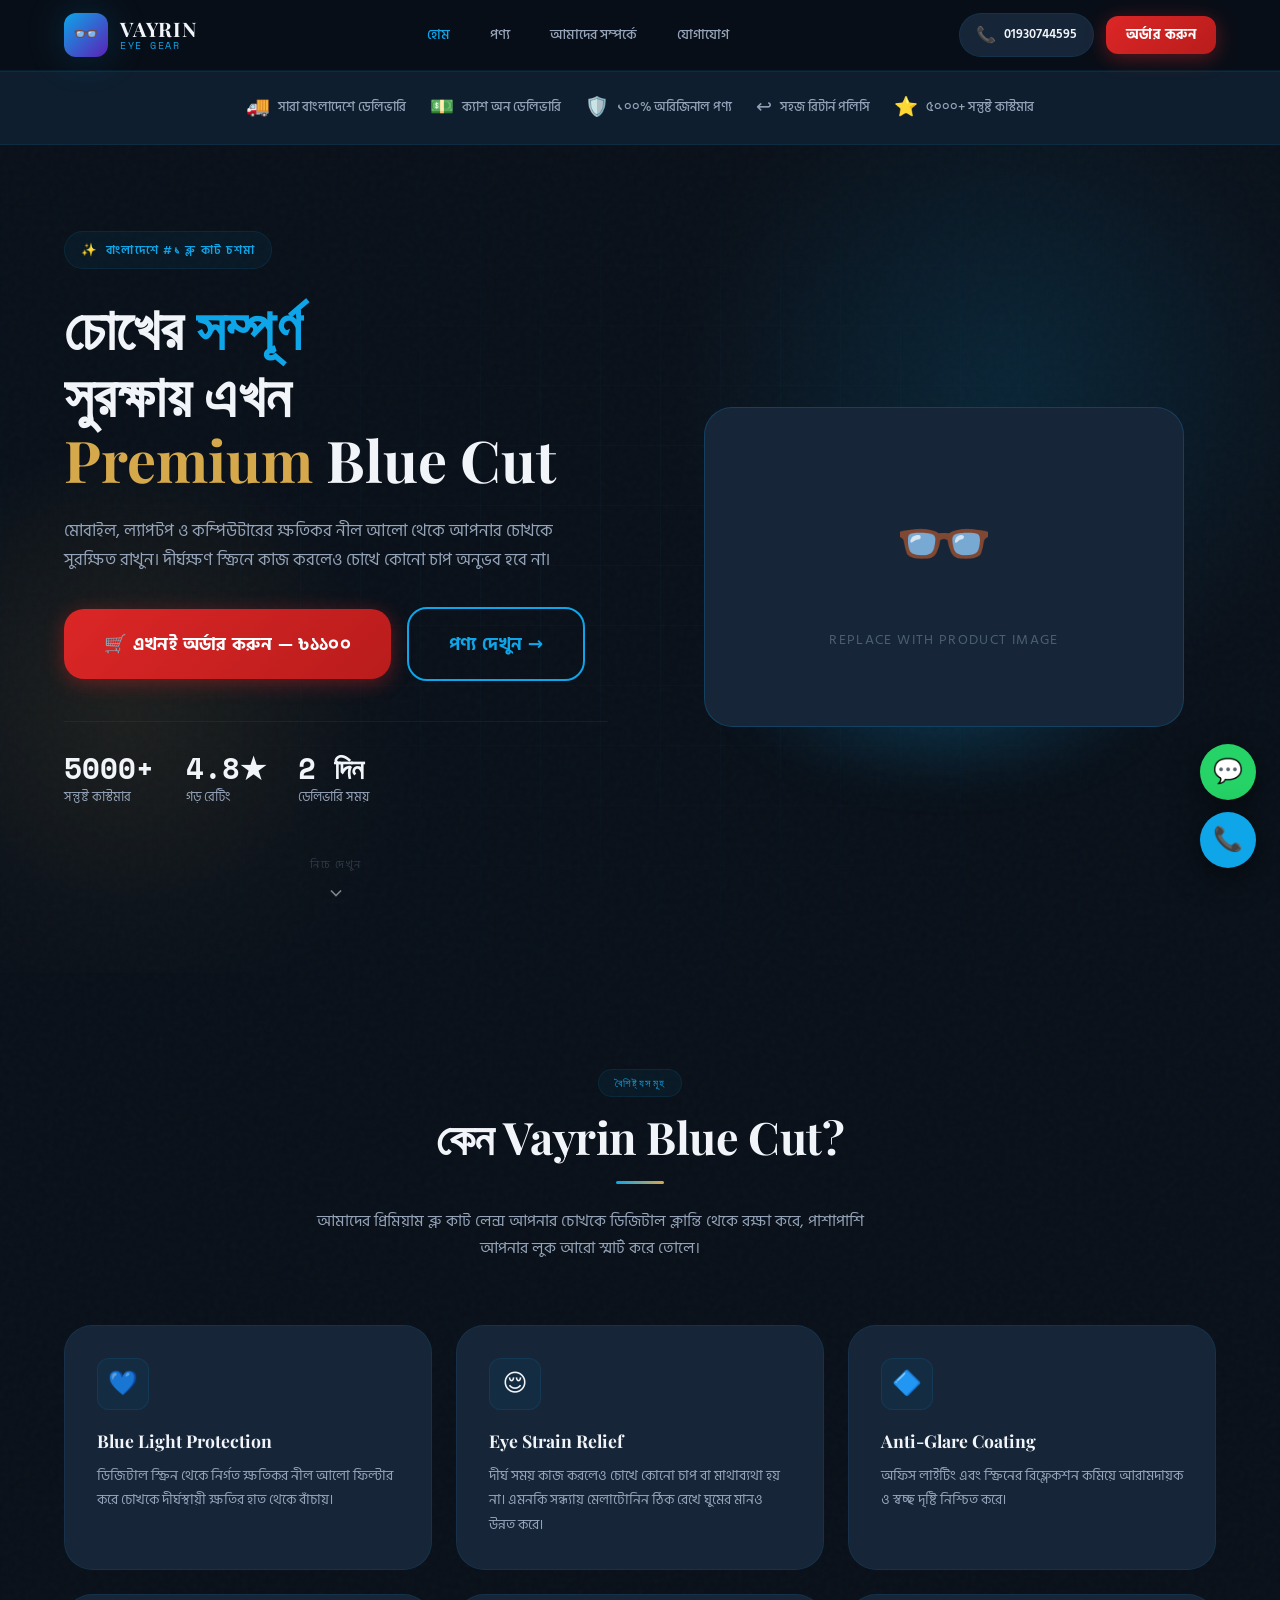
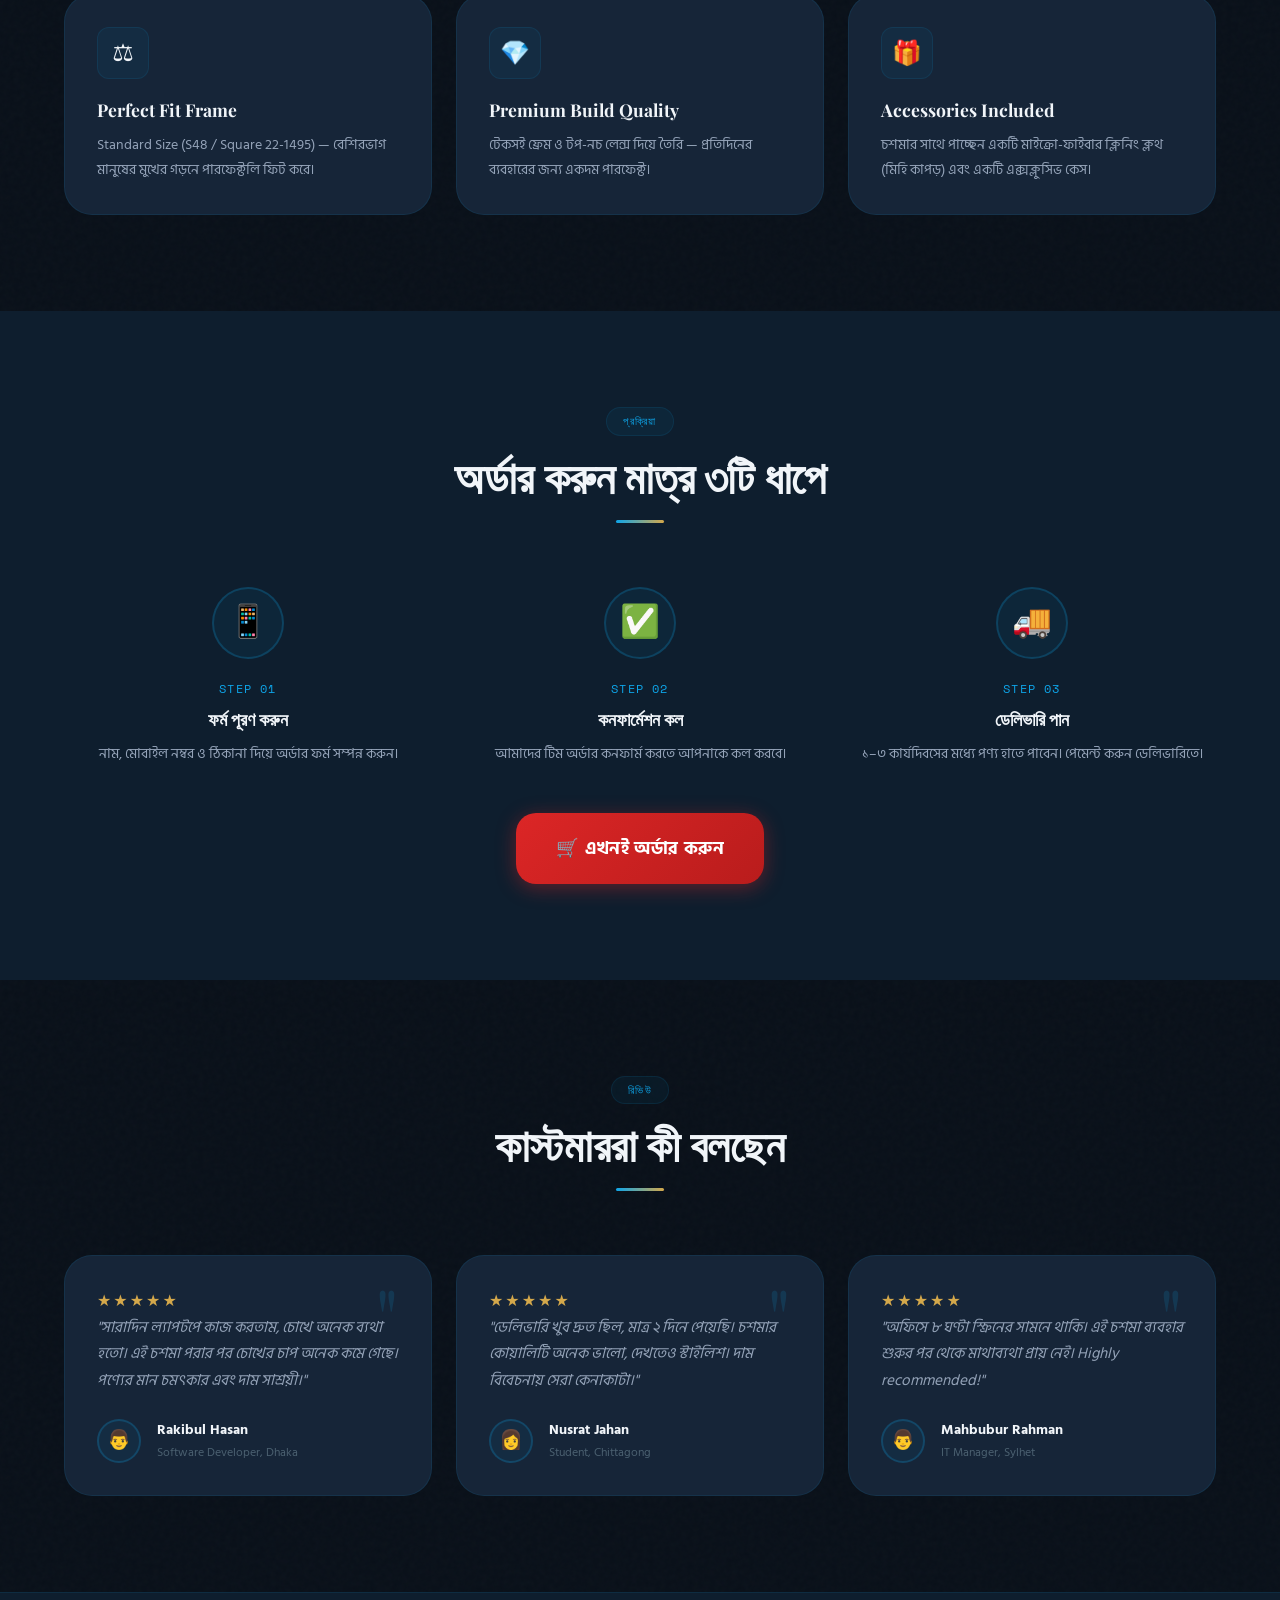
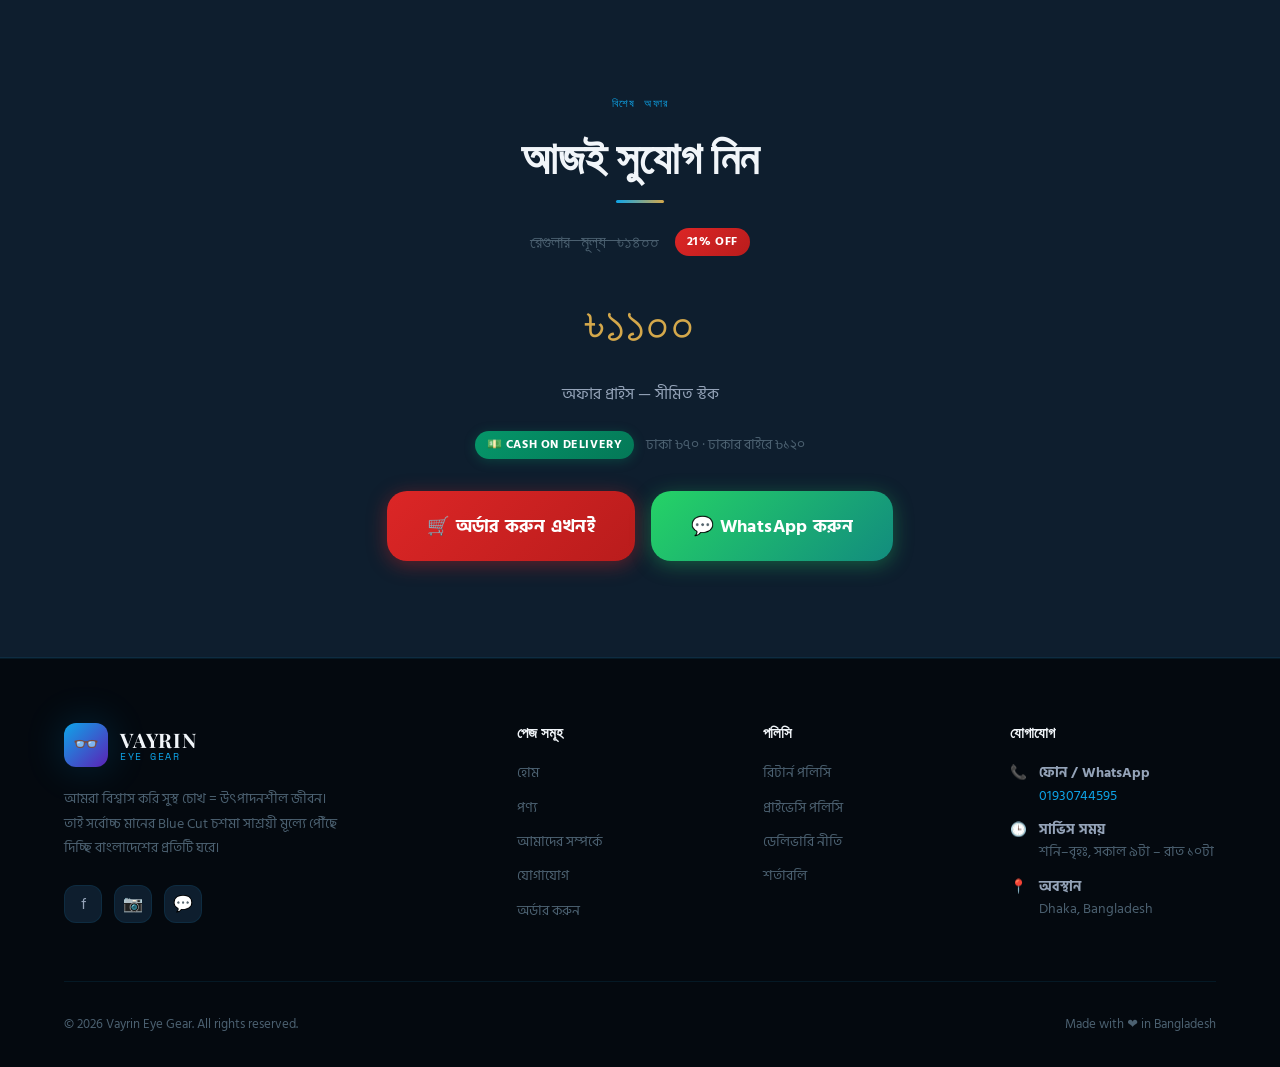
==== index.html @ b4d1c8d4 "Add files via upload" ====
<!DOCTYPE html>
<!--
  ================================================================
  VAYRIN EYE GEAR — Homepage (index.html)
  ================================================================
  DEVELOPER NOTES:
  • This is the main landing page (home).
  • Google Fonts are loaded in <head> — do NOT remove those links.
  • Facebook Pixel block is commented out — paste FB Pixel ID to activate.
  • Product images: replace all src="assets/glasses-*.jpg" with real images.
  • SEO meta tags are pre-configured — update description & keywords as needed.
  • Schema.org markup is in <script type="application/ld+json"> at bottom.
  • Hero background orbs are pure CSS — no images needed.
  ================================================================
-->
<html lang="bn" dir="ltr">
<head>
  <meta charset="UTF-8">
  <meta name="viewport" content="width=device-width, initial-scale=1.0">

  <!-- ===== SEO META TAGS ===== -->
  <title>Vayrin Eye Gear — Premium Blue Cut Eyeglasses in Bangladesh | ব্লু কাট চশমা</title>
  <meta name="description" content="মোবাইল ও কম্পিউটারের ক্ষতিকর নীল আলো থেকে চোখকে রক্ষা করুন। Vayrin Eye Gear-এর Premium Blue Cut Glasses মাত্র ৳১১০০ টাকায়। ঢাকায় ৭০৳ ডেলিভারি, Cash on Delivery.">
  <meta name="keywords" content="blue cut glasses Bangladesh, blue light blocking glasses Dhaka, ব্লু কাট চশমা, Ray-Ban blue cut, চোখের চশমা, eyeglasses Bangladesh, premium glasses BD, eye protection glasses">
  <meta name="author" content="Vayrin Eye Gear">
  <meta name="robots" content="index, follow">
  <link rel="canonical" href="https://vayrineyegear.com/">

  <!-- ===== Open Graph (Facebook / Messenger sharing) ===== -->
  <!-- DEVELOPER: Update og:image with a real product photo URL for link previews -->
  <meta property="og:type"        content="website">
  <meta property="og:url"         content="https://vayrineyegear.com/">
  <meta property="og:title"       content="Vayrin Eye Gear — Premium Blue Cut Eyeglasses | ব্লু কাট চশমা">
  <meta property="og:description" content="মোবাইল ও কম্পিউটারের ক্ষতিকর নীল আলো থেকে চোখ রক্ষা করুন। মাত্র ৳১১০০ — Cash on Delivery সারা বাংলাদেশে।">
  <meta property="og:image"       content="https://vayrineyegear.com/assets/og-image.jpg">
  <meta property="og:locale"      content="bn_BD">
  <meta property="og:site_name"   content="Vayrin Eye Gear">

  <!-- ===== Twitter Card ===== -->
  <meta name="twitter:card"        content="summary_large_image">
  <meta name="twitter:title"       content="Vayrin Eye Gear — Premium Blue Cut Eyeglasses">
  <meta name="twitter:description" content="চোখের সম্পূর্ণ সুরক্ষায় — মাত্র ৳১১০০। Cash on Delivery.">
  <meta name="twitter:image"       content="https://vayrineyegear.com/assets/og-image.jpg">

  <!-- ===== Favicon ===== -->
  <!-- DEVELOPER: Add proper favicon files to /assets/favicon/ -->
  <link rel="icon" type="image/svg+xml" href="assets/favicon.svg">
  <link rel="apple-touch-icon"          href="assets/apple-touch-icon.png">

  <!-- ===== Google Fonts ===== -->
  <link rel="preconnect" href="https://fonts.googleapis.com">
  <link rel="preconnect" href="https://fonts.gstatic.com" crossorigin>
  <link href="https://fonts.googleapis.com/css2?family=Playfair+Display:wght@600;700;800&family=Hind+Siliguri:wght@400;500;600;700&family=Space+Mono:wght@400;700&display=swap" rel="stylesheet">

  <link rel="stylesheet" href="style.css">

  <!-- ===== FACEBOOK PIXEL (Uncomment and add your Pixel ID) =====
  <script>
    !function(f,b,e,v,n,t,s){if(f.fbq)return;n=f.fbq=function(){n.callMethod?
    n.callMethod.apply(n,arguments):n.queue.push(arguments)};
    if(!f._fbq)f._fbq=n;n.push=n;n.loaded=!0;n.version='2.0';
    n.queue=[];t=b.createElement(e);t.async=!0;
    t.src=v;s=b.getElementsByTagName(e)[0];
    s.parentNode.insertBefore(t,s)}(window, document,'script',
    'https://connect.facebook.net/en_US/fbevents.js');
    fbq('init', 'YOUR_PIXEL_ID_HERE');
    fbq('track', 'PageView');
  </script>
  <noscript><img height="1" width="1" style="display:none"
    src="https://www.facebook.com/tr?id=YOUR_PIXEL_ID_HERE&ev=PageView&noscript=1"/></noscript>
  ===== END FACEBOOK PIXEL ===== -->

  <style>
    /* Page-specific styles */
    .hero-orb-1 {
      position: absolute;
      top: -10%; right: -5%;
      width: 55vw; height: 55vw;
      background: radial-gradient(ellipse, rgba(14,165,233,0.08) 0%, transparent 65%);
      pointer-events: none; z-index: 0;
    }
    .hero-orb-2 {
      position: absolute;
      bottom: 5%; left: -10%;
      width: 40vw; height: 40vw;
      background: radial-gradient(ellipse, rgba(212,168,75,0.06) 0%, transparent 65%);
      pointer-events: none; z-index: 0;
    }
    .hero-grid-bg {
      position: absolute; inset: 0; z-index: 0; pointer-events: none;
      background-image:
        linear-gradient(rgba(14,165,233,0.04) 1px, transparent 1px),
        linear-gradient(90deg, rgba(14,165,233,0.04) 1px, transparent 1px);
      background-size: 60px 60px;
      mask-image: radial-gradient(ellipse 70% 70% at 50% 50%, black, transparent);
      -webkit-mask-image: radial-gradient(ellipse 70% 70% at 50% 50%, black, transparent);
    }
    .hero__visual-float {
      position: relative;
      animation: float 5s ease-in-out infinite;
    }
    @keyframes float {
      0%, 100% { transform: translateY(0px) rotate(-2deg); }
      50%       { transform: translateY(-18px) rotate(2deg); }
    }
    .hero__visual-glow {
      position: absolute;
      bottom: -20%;
      left: 10%; right: 10%;
      height: 60%;
      background: radial-gradient(ellipse, rgba(14,165,233,0.25) 0%, transparent 70%);
      filter: blur(20px);
      z-index: -1;
    }
    .hero__visual-img {
      width: 100%;
      max-width: 480px;
      margin-inline: auto;
      filter: drop-shadow(0 40px 80px rgba(0,0,0,0.6))
              drop-shadow(0 0 60px rgba(14,165,233,0.2));
    }
    /* Animated scroll hint */
    .scroll-hint {
      display: flex; flex-direction: column; align-items: center;
      gap: 8px; margin-top: 3rem; opacity: 0.5;
      animation: bob 2s ease-in-out infinite;
    }
    @keyframes bob { 0%,100%{transform:translateY(0)} 50%{transform:translateY(6px)} }
    .scroll-hint span { font-size: 0.7rem; letter-spacing: 0.15em; text-transform: uppercase; color: var(--text-muted); }
    .scroll-hint svg { width: 20px; }
  </style>
</head>
<body>

<!-- ================================================================
     NAVIGATION
     ================================================================ -->
<nav class="nav" role="navigation" aria-label="Main navigation">
  <div class="container">
    <div class="nav__inner">
      <a href="index.html" class="nav__logo" aria-label="Vayrin Eye Gear Home">
        <div class="nav__logo-icon" aria-hidden="true">👓</div>
        <div class="nav__logo-text">
          <span class="nav__logo-name">VAYRIN</span>
          <span class="nav__logo-tagline">Eye Gear</span>
        </div>
      </a>

      <div class="nav__links" role="list">
        <a href="index.html"   class="nav__link active" role="listitem">হোম</a>
        <a href="product.html" class="nav__link"         role="listitem">পণ্য</a>
        <a href="about.html"   class="nav__link"         role="listitem">আমাদের সম্পর্কে</a>
        <a href="contact.html" class="nav__link"         role="listitem">যোগাযোগ</a>
      </div>

      <div class="nav__actions">
        <a href="tel:01930744595" class="nav__call" aria-label="Call us">
          <span class="nav__call-icon">📞</span>
          01930744595
        </a>
        <a href="order.html" class="btn btn--primary btn--sm">অর্ডার করুন</a>
      </div>

      <!-- Mobile toggle -->
      <button class="nav__toggle" aria-label="Toggle mobile menu" aria-expanded="false">
        <span></span><span></span><span></span>
      </button>
    </div>

    <!-- Mobile menu -->
    <div class="nav__mobile-menu" role="menu">
      <a href="index.html"   class="nav__link" role="menuitem">🏠 হোম</a>
      <a href="product.html" class="nav__link" role="menuitem">👓 পণ্য</a>
      <a href="about.html"   class="nav__link" role="menuitem">ℹ️ আমাদের সম্পর্কে</a>
      <a href="contact.html" class="nav__link" role="menuitem">📞 যোগাযোগ</a>
      <a href="order.html"   class="btn btn--primary btn--full" style="margin-top:12px">🛒 এখনই অর্ডার করুন</a>
    </div>
  </div>
</nav>

<!-- ================================================================
     TRUST BAR
     ================================================================ -->
<div class="trust-bar" role="complementary" aria-label="Trust signals">
  <div class="trust-item"><span class="trust-item__icon">🚚</span> সারা বাংলাদেশে ডেলিভারি</div>
  <div class="trust-item"><span class="trust-item__icon">💵</span> ক্যাশ অন ডেলিভারি</div>
  <div class="trust-item"><span class="trust-item__icon">🛡️</span> ১০০% অরিজিনাল পণ্য</div>
  <div class="trust-item"><span class="trust-item__icon">↩️</span> সহজ রিটার্ন পলিসি</div>
  <div class="trust-item"><span class="trust-item__icon">⭐</span> ৫০০০+ সন্তুষ্ট কাস্টমার</div>
</div>

<!-- ================================================================
     HERO SECTION
     ================================================================ -->
<section class="hero" aria-labelledby="hero-heading">
  <div class="hero-orb-1"      aria-hidden="true"></div>
  <div class="hero-orb-2"      aria-hidden="true"></div>
  <div class="hero-grid-bg"    aria-hidden="true"></div>

  <div class="container" style="position:relative; z-index:2;">
    <div class="hero__inner">
      <!-- Text side -->
      <div class="hero__content">
        <div class="hero__badge reveal">
          <span>✨</span> বাংলাদেশে #১ ব্লু কাট চশমা
        </div>

        <h1 class="hero__title reveal reveal-delay-1" id="hero-heading">
          চোখের <span class="highlight">সম্পূর্ণ</span><br>
          সুরক্ষায় এখন<br>
          <span class="highlight-gold">Premium</span> Blue Cut
        </h1>

        <p class="hero__desc reveal reveal-delay-2">
          মোবাইল, ল্যাপটপ ও কম্পিউটারের ক্ষতিকর নীল আলো থেকে আপনার চোখকে সুরক্ষিত রাখুন। 
          দীর্ঘক্ষণ স্ক্রিনে কাজ করলেও চোখে কোনো চাপ অনুভব হবে না।
        </p>

        <div class="hero__cta-group reveal reveal-delay-3">
          <a href="order.html" class="btn btn--primary btn--lg btn--pulse">
            🛒 এখনই অর্ডার করুন — ৳১১০০
          </a>
          <a href="product.html" class="btn btn--outline btn--lg">
            পণ্য দেখুন →
          </a>
        </div>

        <div class="hero__stats reveal reveal-delay-4">
          <div class="hero__stat">
            <div class="hero__stat-value" data-counter="5000" data-suffix="+">0+</div>
            <div class="hero__stat-label">সন্তুষ্ট কাস্টমার</div>
          </div>
          <div class="hero__stat">
            <div class="hero__stat-value" data-counter="4.8" data-suffix="★">0</div>
            <div class="hero__stat-label">গড় রেটিং</div>
          </div>
          <div class="hero__stat">
            <div class="hero__stat-value" data-counter="2" data-suffix=" দিন">0</div>
            <div class="hero__stat-label">ডেলিভারি সময়</div>
          </div>
        </div>

        <div class="scroll-hint" aria-hidden="true">
          <span>নিচে দেখুন</span>
          <svg viewBox="0 0 24 24" fill="none" stroke="currentColor" stroke-width="2">
            <polyline points="6 9 12 15 18 9"/>
          </svg>
        </div>
      </div>

      <!-- Visual side -->
      <div class="hero__visual" aria-hidden="true">
        <div class="hero__visual-float">
          <!--
            REPLACE_WITH_ACTUAL_IMAGE:
            Replace the src below with the actual product hero image.
            Recommended size: 800x600px WebP for best performance.
            Use a transparent PNG of just the glasses for the float effect.
          -->
          <img
            src="assets/glasses-hero.png"
            alt="Vayrin Premium Blue Cut Eyeglasses"
            class="hero__visual-img"
            width="480" height="360"
            loading="eager"
            onerror="this.style.display='none'; this.nextElementSibling.style.display='flex';"
          >
          <!-- Fallback placeholder when image not loaded -->
          <div style="display:none; width:100%; max-width:480px; height:320px; margin:auto; background:var(--color-navy-card); border:1px solid var(--border-medium); border-radius:var(--r-xl); align-items:center; justify-content:center; flex-direction:column; gap:16px; color:var(--text-muted);">
            <div style="font-size:5rem;">👓</div>
            <div style="font-size:0.85rem; letter-spacing:0.1em; text-transform:uppercase;">REPLACE WITH PRODUCT IMAGE</div>
          </div>
          <div class="hero__visual-glow"></div>
        </div>
      </div>
    </div>
  </div>
</section>

<!-- ================================================================
     FEATURES SECTION
     ================================================================ -->
<section class="section-pad" id="features" aria-labelledby="features-heading">
  <div class="container">
    <header class="section-header reveal">
      <span class="label-tag">বৈশিষ্ট্যসমূহ</span>
      <h2 class="section-title" id="features-heading">কেন Vayrin Blue Cut?</h2>
      <div class="section-line" aria-hidden="true"></div>
      <p class="section-subtitle">
        আমাদের প্রিমিয়াম ব্লু কাট লেন্স আপনার চোখকে ডিজিটাল ক্লান্তি থেকে রক্ষা করে, 
        পাশাপাশি আপনার লুক আরো স্মার্ট করে তোলে।
      </p>
    </header>

    <div class="grid-3" role="list">
      <article class="feature-card reveal" role="listitem">
        <div class="feature-card__icon" aria-hidden="true">💙</div>
        <h3 class="feature-card__title">Blue Light Protection</h3>
        <p class="feature-card__desc">
          ডিজিটাল স্ক্রিন থেকে নির্গত ক্ষতিকর নীল আলো ফিল্টার করে চোখকে দীর্ঘস্থায়ী ক্ষতির হাত থেকে বাঁচায়।
        </p>
      </article>
      <article class="feature-card reveal reveal-delay-1" role="listitem">
        <div class="feature-card__icon" aria-hidden="true">😌</div>
        <h3 class="feature-card__title">Eye Strain Relief</h3>
        <p class="feature-card__desc">
          দীর্ঘ সময় কাজ করলেও চোখে কোনো চাপ বা মাথাব্যথা হয় না। এমনকি সন্ধ্যায় মেলাটোনিন ঠিক রেখে ঘুমের মানও উন্নত করে।
        </p>
      </article>
      <article class="feature-card reveal reveal-delay-2" role="listitem">
        <div class="feature-card__icon" aria-hidden="true">🔷</div>
        <h3 class="feature-card__title">Anti-Glare Coating</h3>
        <p class="feature-card__desc">
          অফিস লাইটিং এবং স্ক্রিনের রিফ্লেকশন কমিয়ে আরামদায়ক ও স্বচ্ছ দৃষ্টি নিশ্চিত করে।
        </p>
      </article>
      <article class="feature-card reveal" role="listitem">
        <div class="feature-card__icon" aria-hidden="true">⚖️</div>
        <h3 class="feature-card__title">Perfect Fit Frame</h3>
        <p class="feature-card__desc">
          Standard Size (S48 / Square 22-1495) — বেশিরভাগ মানুষের মুখের গড়নে পারফেক্টলি ফিট করে।
        </p>
      </article>
      <article class="feature-card reveal reveal-delay-1" role="listitem">
        <div class="feature-card__icon" aria-hidden="true">💎</div>
        <h3 class="feature-card__title">Premium Build Quality</h3>
        <p class="feature-card__desc">
          টেকসই ফ্রেম ও টপ-নচ লেন্স দিয়ে তৈরি — প্রতিদিনের ব্যবহারের জন্য একদম পারফেক্ট।
        </p>
      </article>
      <article class="feature-card reveal reveal-delay-2" role="listitem">
        <div class="feature-card__icon" aria-hidden="true">🎁</div>
        <h3 class="feature-card__title">Accessories Included</h3>
        <p class="feature-card__desc">
          চশমার সাথে পাচ্ছেন একটি মাইক্রো-ফাইবার ক্লিনিং ক্লথ (মিহি কাপড়) এবং একটি এক্সক্লুসিভ কেস।
        </p>
      </article>
    </div>
  </div>
</section>

<!-- ================================================================
     HOW IT WORKS
     ================================================================ -->
<section class="section-pad" style="background:var(--color-navy-elevated);" aria-labelledby="how-heading">
  <div class="container">
    <header class="section-header reveal">
      <span class="label-tag">প্রক্রিয়া</span>
      <h2 class="section-title" id="how-heading">অর্ডার করুন মাত্র ৩টি ধাপে</h2>
      <div class="section-line" aria-hidden="true"></div>
    </header>

    <div class="grid-3" style="text-align:center;" role="list">
      <div class="reveal" role="listitem">
        <div style="width:72px; height:72px; border-radius:50%; background:var(--color-blue-subtle); border:2px solid var(--border-medium); display:flex; align-items:center; justify-content:center; font-size:2rem; margin:0 auto var(--sp-5);" aria-hidden="true">📱</div>
        <div style="font-family:var(--font-mono); color:var(--color-blue); font-size:0.75rem; letter-spacing:0.1em; margin-bottom:var(--sp-2);">STEP 01</div>
        <h3 style="font-size:1.15rem; margin-bottom:var(--sp-3);">ফর্ম পূরণ করুন</h3>
        <p style="font-size:0.9rem; color:var(--text-secondary);">নাম, মোবাইল নম্বর ও ঠিকানা দিয়ে অর্ডার ফর্ম সম্পন্ন করুন।</p>
      </div>
      <div class="reveal reveal-delay-1" role="listitem">
        <div style="width:72px; height:72px; border-radius:50%; background:var(--color-blue-subtle); border:2px solid var(--border-medium); display:flex; align-items:center; justify-content:center; font-size:2rem; margin:0 auto var(--sp-5);" aria-hidden="true">✅</div>
        <div style="font-family:var(--font-mono); color:var(--color-blue); font-size:0.75rem; letter-spacing:0.1em; margin-bottom:var(--sp-2);">STEP 02</div>
        <h3 style="font-size:1.15rem; margin-bottom:var(--sp-3);">কনফার্মেশন কল</h3>
        <p style="font-size:0.9rem; color:var(--text-secondary);">আমাদের টিম অর্ডার কনফার্ম করতে আপনাকে কল করবে।</p>
      </div>
      <div class="reveal reveal-delay-2" role="listitem">
        <div style="width:72px; height:72px; border-radius:50%; background:var(--color-blue-subtle); border:2px solid var(--border-medium); display:flex; align-items:center; justify-content:center; font-size:2rem; margin:0 auto var(--sp-5);" aria-hidden="true">🚚</div>
        <div style="font-family:var(--font-mono); color:var(--color-blue); font-size:0.75rem; letter-spacing:0.1em; margin-bottom:var(--sp-2);">STEP 03</div>
        <h3 style="font-size:1.15rem; margin-bottom:var(--sp-3);">ডেলিভারি পান</h3>
        <p style="font-size:0.9rem; color:var(--text-secondary);">১–৩ কার্যদিবসের মধ্যে পণ্য হাতে পাবেন। পেমেন্ট করুন ডেলিভারিতে।</p>
      </div>
    </div>

    <div class="text-center" style="margin-top: var(--sp-12);">
      <a href="order.html" class="btn btn--primary btn--lg reveal">
        🛒 এখনই অর্ডার করুন
      </a>
    </div>
  </div>
</section>

<!-- ================================================================
     TESTIMONIALS
     ================================================================ -->
<section class="section-pad" id="reviews" aria-labelledby="reviews-heading">
  <div class="container">
    <header class="section-header reveal">
      <span class="label-tag">রিভিউ</span>
      <h2 class="section-title" id="reviews-heading">কাস্টমাররা কী বলছেন</h2>
      <div class="section-line" aria-hidden="true"></div>
    </header>

    <div class="grid-3" role="list">
      <article class="testimonial-card reveal" role="listitem">
        <div class="stars" aria-label="5 out of 5 stars">★★★★★</div>
        <p class="testimonial-card__text">
          "সারাদিন ল্যাপটপে কাজ করতাম, চোখে অনেক ব্যথা হতো। এই চশমা পরার পর চোখের চাপ অনেক কমে গেছে। 
          পণ্যের মান চমৎকার এবং দাম সাশ্রয়ী।"
        </p>
        <div class="testimonial-card__author">
          <div class="testimonial-card__avatar" aria-hidden="true">👨</div>
          <div>
            <div class="testimonial-card__name">Rakibul Hasan</div>
            <div class="testimonial-card__loc">Software Developer, Dhaka</div>
          </div>
        </div>
      </article>
      <article class="testimonial-card reveal reveal-delay-1" role="listitem">
        <div class="stars" aria-label="5 out of 5 stars">★★★★★</div>
        <p class="testimonial-card__text">
          "ডেলিভারি খুব দ্রুত ছিল, মাত্র ২ দিনে পেয়েছি। চশমার কোয়ালিটি অনেক ভালো, দেখতেও স্টাইলিশ। 
          দাম বিবেচনায় সেরা কেনাকাটা।"
        </p>
        <div class="testimonial-card__author">
          <div class="testimonial-card__avatar" aria-hidden="true">👩</div>
          <div>
            <div class="testimonial-card__name">Nusrat Jahan</div>
            <div class="testimonial-card__loc">Student, Chittagong</div>
          </div>
        </div>
      </article>
      <article class="testimonial-card reveal reveal-delay-2" role="listitem">
        <div class="stars" aria-label="5 out of 5 stars">★★★★★</div>
        <p class="testimonial-card__text">
          "অফিসে ৮ ঘণ্টা স্ক্রিনের সামনে থাকি। এই চশমা ব্যবহার শুরুর পর থেকে মাথাব্যথা প্রায় নেই। 
          Highly recommended!"
        </p>
        <div class="testimonial-card__author">
          <div class="testimonial-card__avatar" aria-hidden="true">👨</div>
          <div>
            <div class="testimonial-card__name">Mahbubur Rahman</div>
            <div class="testimonial-card__loc">IT Manager, Sylhet</div>
          </div>
        </div>
      </article>
    </div>
  </div>
</section>

<!-- ================================================================
     PRICING / CTA BANNER
     ================================================================ -->
<section class="section-pad" style="background:var(--color-navy-elevated); border-block:1px solid var(--border-subtle);" aria-labelledby="pricing-heading">
  <div class="container">
    <div class="text-center reveal">
      <span class="label-tag" style="display:inline-block; margin-bottom:var(--sp-4);">বিশেষ অফার</span>
      <h2 class="section-title" id="pricing-heading">আজই সুযোগ নিন</h2>
      <div class="section-line" aria-hidden="true"></div>

      <div style="display:flex; align-items:center; justify-content:center; gap:var(--sp-4); margin:var(--sp-6) 0; flex-wrap:wrap;">
        <span class="price-original">রেগুলার মূল্য ৳১৪০০</span>
        <span class="badge badge--sale">21% OFF</span>
      </div>

      <div class="price-display" aria-label="Offer price 1100 Taka">৳১১০০</div>
      <p style="color:var(--text-secondary); margin:var(--sp-4) 0 var(--sp-6);">অফার প্রাইস — সীমিত স্টক</p>

      <div style="display:flex; align-items:center; justify-content:center; gap:var(--sp-3); flex-wrap:wrap; margin-bottom:var(--sp-8);">
        <div class="badge badge--cod">💵 Cash on Delivery</div>
        <div style="font-size:0.88rem; color:var(--text-muted);">ঢাকা ৳৭০ · ঢাকার বাইরে ৳১২০</div>
      </div>

      <div style="display:flex; gap:var(--sp-4); justify-content:center; flex-wrap:wrap;">
        <a href="order.html" class="btn btn--primary btn--lg btn--pulse">
          🛒 অর্ডার করুন এখনই
        </a>
        <a href="https://wa.me/8801930744595?text=আমি%20Blue%20Cut%20Glasses%20অর্ডার%20করতে%20চাই" 
           class="btn btn--whatsapp btn--lg" target="_blank" rel="noopener">
          💬 WhatsApp করুন
        </a>
      </div>
    </div>
  </div>
</section>

<!-- ================================================================
     FOOTER
     ================================================================ -->
<footer class="footer" role="contentinfo">
  <div class="container">
    <div class="footer__grid">
      <!-- Brand column -->
      <div>
        <div class="footer__brand-logo">
          <div class="nav__logo-icon" aria-hidden="true">👓</div>
          <div class="nav__logo-text">
            <span class="nav__logo-name">VAYRIN</span>
            <span class="nav__logo-tagline">Eye Gear</span>
          </div>
        </div>
        <p class="footer__desc">
          আমরা বিশ্বাস করি সুস্থ চোখ = উৎপাদনশীল জীবন। তাই সর্বোচ্চ মানের Blue Cut চশমা 
          সাশ্রয়ী মূল্যে পৌঁছে দিচ্ছি বাংলাদেশের প্রতিটি ঘরে।
        </p>
        <div class="footer__social">
          <!-- DEVELOPER: Replace # with actual social media links -->
          <a href="#" class="footer__social-btn" aria-label="Facebook">f</a>
          <a href="#" class="footer__social-btn" aria-label="Instagram">📷</a>
          <a href="https://wa.me/8801930744595" class="footer__social-btn" aria-label="WhatsApp">💬</a>
        </div>
      </div>

      <!-- Navigation -->
      <div>
        <h3 class="footer__col-title">পেজ সমূহ</h3>
        <nav class="footer__links" aria-label="Footer navigation">
          <a href="index.html"   class="footer__link">হোম</a>
          <a href="product.html" class="footer__link">পণ্য</a>
          <a href="about.html"   class="footer__link">আমাদের সম্পর্কে</a>
          <a href="contact.html" class="footer__link">যোগাযোগ</a>
          <a href="order.html"   class="footer__link">অর্ডার করুন</a>
        </nav>
      </div>

      <!-- Policy links -->
      <div>
        <h3 class="footer__col-title">পলিসি</h3>
        <nav class="footer__links" aria-label="Policy links">
          <!-- DEVELOPER: Create these pages or link to sections -->
          <a href="#"  class="footer__link">রিটার্ন পলিসি</a>
          <a href="#"  class="footer__link">প্রাইভেসি পলিসি</a>
          <a href="#"  class="footer__link">ডেলিভারি নীতি</a>
          <a href="#"  class="footer__link">শর্তাবলি</a>
        </nav>
      </div>

      <!-- Contact -->
      <div>
        <h3 class="footer__col-title">যোগাযোগ</h3>
        <div class="footer__contact-item">
          <span>📞</span>
          <div>
            <strong>ফোন / WhatsApp</strong>
            <a href="tel:01930744595" style="color:var(--color-blue);">01930744595</a>
          </div>
        </div>
        <div class="footer__contact-item">
          <span>🕒</span>
          <div>
            <strong>সার্ভিস সময়</strong>
            <span>শনি–বৃহঃ, সকাল ৯টা – রাত ১০টা</span>
          </div>
        </div>
        <div class="footer__contact-item">
          <span>📍</span>
          <div>
            <strong>অবস্থান</strong>
            <span>Dhaka, Bangladesh</span>
          </div>
        </div>
      </div>
    </div>

    <div class="footer__bottom">
      <span>© <span id="year"></span> Vayrin Eye Gear. All rights reserved.</span>
      <span style="color:var(--text-muted);">Made with ❤️ in Bangladesh</span>
    </div>
  </div>
</footer>

<!-- ================================================================
     FLOATING ACTION BUTTONS
     ================================================================ -->
<div class="fab-group" role="complementary" aria-label="Quick contact">
  <a href="https://wa.me/8801930744595?text=আমি%20Blue%20Cut%20Glasses%20সম্পর্কে%20জানতে%20চাই"
     class="fab fab--whatsapp" target="_blank" rel="noopener" aria-label="WhatsApp us">
    <span aria-hidden="true">💬</span>
    <span class="fab__label">WhatsApp করুন</span>
  </a>
  <a href="tel:01930744595" class="fab fab--phone" aria-label="Call us">
    <span aria-hidden="true">📞</span>
    <span class="fab__label">কল করুন</span>
  </a>
</div>

<!-- ================================================================
     SCHEMA.ORG — SEO Structured Data
     ================================================================ -->
<script type="application/ld+json">
{
  "@context": "https://schema.org",
  "@type": "Product",
  "name": "Vayrin Premium Ray-Ban Blue Cut Eyeglasses",
  "description": "মোবাইল ও কম্পিউটারের ক্ষতিকর নীল আলো থেকে চোখকে রক্ষাকারী প্রিমিয়াম ব্লু কাট চশমা",
  "brand": {
    "@type": "Brand",
    "name": "Vayrin Eye Gear"
  },
  "offers": {
    "@type": "Offer",
    "priceCurrency": "BDT",
    "price": "1100",
    "availability": "https://schema.org/InStock",
    "seller": {
      "@type": "Organization",
      "name": "Vayrin Eye Gear"
    }
  },
  "aggregateRating": {
    "@type": "AggregateRating",
    "ratingValue": "4.8",
    "reviewCount": "250"
  }
}
</script>

<script type="application/ld+json">
{
  "@context": "https://schema.org",
  "@type": "Organization",
  "name": "Vayrin Eye Gear",
  "url": "https://vayrineyegear.com",
  "logo": "https://vayrineyegear.com/assets/logo.png",
  "contactPoint": {
    "@type": "ContactPoint",
    "telephone": "+880-1930744595",
    "contactType": "customer service",
    "areaServed": "BD",
    "availableLanguage": ["Bengali", "English"]
  },
  "sameAs": [
    "https://www.facebook.com/vayrineyegear"
  ]
}
</script>

<script>
  // Auto-set footer year
  document.getElementById('year').textContent = new Date().getFullYear();
</script>

<script src="main.js" defer></script>
</body>
</html>
---- style.css ----
/* ================================================================
   VAYRIN EYE GEAR — Global Design System (style.css)
   ================================================================
   DEVELOPER GUIDE
   ─────────────────────────────────────────────────────────────────
   All design tokens → :root block below. Change there, applies globally.
   
   Fonts used (loaded via Google Fonts in each HTML <head>):
     • 'Playfair Display' — English display headings
     • 'Hind Siliguri'    — Bengali body text + latin body
     • 'Space Mono'       — Prices, labels, code-like elements
   
   Breakpoints:
     sm  = 480px   (large phones)
     md  = 768px   (tablets)
     lg  = 1024px  (small desktops)
     xl  = 1280px  (wide desktops)
   
   Key classes:
     .container     — centered max-width wrapper (1200px)
     .section-pad   — vertical section padding
     .btn-primary   — main CTA button (red)
     .btn-secondary — outline button (blue)
     .btn-whatsapp  — WhatsApp green button
     .badge-cod     — "Cash on Delivery" trust badge
     .reveal        — JS-triggered fade-in on scroll
   
   To change brand colors:
     Update --color-blue and --color-gold in :root
   
   To replace product images:
     Search for: REPLACE_WITH_ACTUAL_IMAGE
   ─────────────────────────────────────────────────────────────────
*/

/* ================================================================
   1. CSS VARIABLES — Design Tokens
   ================================================================ */
:root {
  /* --- Core Brand Palette --- */
  --color-navy-deepest:  #04090F;
  --color-navy-base:     #080F18;
  --color-navy-elevated: #0E1E2E;
  --color-navy-card:     #162538;
  --color-navy-border:   #1E3450;

  /* --- Accent: Electric Blue (blue-cut tech symbolism) --- */
  --color-blue:          #0EA5E9;
  --color-blue-dim:      #0284C7;
  --color-blue-glow:     rgba(14, 165, 233, 0.18);
  --color-blue-subtle:   rgba(14, 165, 233, 0.06);

  /* --- Accent: Gold (premium positioning) --- */
  --color-gold:          #D4A84B;
  --color-gold-light:    #F0C96A;
  --color-gold-glow:     rgba(212, 168, 75, 0.2);

  /* --- Semantic / UI --- */
  --color-success:       #10B981;
  --color-danger:        #EF4444;
  --color-warning:       #F59E0B;
  --color-whatsapp:      #25D366;

  /* --- Text --- */
  --text-primary:        #F1F5F9;
  --text-secondary:      #94A3B8;
  --text-muted:          #4B6070;
  --text-gold:           #D4A84B;

  /* --- Borders --- */
  --border-subtle:       rgba(14, 165, 233, 0.1);
  --border-medium:       rgba(14, 165, 233, 0.22);

  /* --- Shadows --- */
  --shadow-sm:    0 2px 12px rgba(0, 0, 0, 0.4);
  --shadow-md:    0 8px 32px  rgba(0, 0, 0, 0.5);
  --shadow-lg:    0 20px 60px rgba(0, 0, 0, 0.6);
  --shadow-blue:  0 0 40px rgba(14, 165, 233, 0.2);
  --shadow-gold:  0 0 30px rgba(212, 168, 75, 0.25);

  /* --- Typography --- */
  --font-display: 'Playfair Display', Georgia, serif;
  --font-body:    'Hind Siliguri', 'Noto Sans Bengali', system-ui, sans-serif;
  --font-mono:    'Space Mono', 'Courier New', monospace;

  /* --- Spacing Scale --- */
  --sp-1: 0.25rem;   /* 4px  */
  --sp-2: 0.5rem;    /* 8px  */
  --sp-3: 0.75rem;   /* 12px */
  --sp-4: 1rem;      /* 16px */
  --sp-5: 1.25rem;   /* 20px */
  --sp-6: 1.5rem;    /* 24px */
  --sp-8: 2rem;      /* 32px */
  --sp-10: 2.5rem;   /* 40px */
  --sp-12: 3rem;     /* 48px */
  --sp-16: 4rem;     /* 64px */
  --sp-20: 5rem;     /* 80px */
  --sp-24: 6rem;     /* 96px */

  /* --- Border Radius --- */
  --r-sm:   6px;
  --r-md:   12px;
  --r-lg:   20px;
  --r-xl:   28px;
  --r-full: 9999px;

  /* --- Transitions --- */
  --t-fast:  0.15s ease;
  --t-base:  0.3s ease;
  --t-slow:  0.6s cubic-bezier(0.23, 1, 0.32, 1);

  /* --- Z-index Stack --- */
  --z-base:     1;
  --z-raised:   10;
  --z-sticky:   100;
  --z-dropdown: 200;
  --z-modal:    300;
  --z-toast:    400;
}

/* ================================================================
   2. RESET & BASE
   ================================================================ */
*, *::before, *::after { box-sizing: border-box; margin: 0; padding: 0; }

html {
  scroll-behavior: smooth;
  -webkit-text-size-adjust: 100%;
  font-size: 16px;
}

body {
  font-family: var(--font-body);
  background-color: var(--color-navy-base);
  color: var(--text-primary);
  line-height: 1.65;
  overflow-x: hidden;
  /* Subtle noise grain for depth — remove if performance matters on low-end devices */
  background-image: url("data:image/svg+xml,%3Csvg viewBox='0 0 256 256' xmlns='http://www.w3.org/2000/svg'%3E%3Cfilter id='noise'%3E%3CfeTurbulence type='fractalNoise' baseFrequency='0.9' numOctaves='4' stitchTiles='stitch'/%3E%3C/filter%3E%3Crect width='100%25' height='100%25' filter='url(%23noise)' opacity='0.025'/%3E%3C/svg%3E");
}

img { display: block; max-width: 100%; height: auto; }
a { color: var(--color-blue); text-decoration: none; transition: color var(--t-fast); }
a:hover { color: var(--color-blue-dim); }
ul, ol { list-style: none; }
button { cursor: pointer; font-family: var(--font-body); }
input, textarea, select { font-family: var(--font-body); }

/* Respect user's motion preference */
@media (prefers-reduced-motion: reduce) {
  *, *::before, *::after { animation-duration: 0.01ms !important; transition-duration: 0.01ms !important; }
  html { scroll-behavior: auto; }
}

/* ================================================================
   3. TYPOGRAPHY
   ================================================================ */
h1, h2, h3, h4, h5, h6 {
  font-family: var(--font-display);
  line-height: 1.25;
  color: var(--text-primary);
  font-weight: 700;
}

.display-title {
  font-size: clamp(2.2rem, 5vw, 4rem);
  letter-spacing: -0.02em;
}

.section-title {
  font-size: clamp(1.8rem, 3.5vw, 2.8rem);
  letter-spacing: -0.01em;
}

.section-subtitle {
  font-size: 1rem;
  color: var(--text-secondary);
  font-family: var(--font-body);
  font-weight: 400;
  max-width: 580px;
}

.price-display {
  font-family: var(--font-mono);
  font-size: clamp(2rem, 4vw, 3.2rem);
  color: var(--color-gold);
  letter-spacing: -0.02em;
}

.price-original {
  font-family: var(--font-mono);
  font-size: 1.1rem;
  color: var(--text-muted);
  text-decoration: line-through;
}

.bengali-body { font-family: var(--font-body); font-size: 1.05rem; }
.label-tag {
  font-family: var(--font-mono);
  font-size: 0.7rem;
  letter-spacing: 0.12em;
  text-transform: uppercase;
  color: var(--color-blue);
}

/* ================================================================
   4. LAYOUT UTILITIES
   ================================================================ */
.container {
  width: 100%;
  max-width: 1200px;
  margin-inline: auto;
  padding-inline: var(--sp-6);
}

.container--narrow { max-width: 780px; }
.container--wide   { max-width: 1440px; }

.section-pad { padding-block: var(--sp-24); }
.section-pad--sm { padding-block: var(--sp-16); }

.flex { display: flex; }
.flex-center { display: flex; align-items: center; justify-content: center; }
.flex-between { display: flex; align-items: center; justify-content: space-between; }
.gap-2 { gap: var(--sp-2); }
.gap-4 { gap: var(--sp-4); }
.gap-6 { gap: var(--sp-6); }
.gap-8 { gap: var(--sp-8); }

.grid-2 { display: grid; grid-template-columns: repeat(2, 1fr); gap: var(--sp-8); }
.grid-3 { display: grid; grid-template-columns: repeat(3, 1fr); gap: var(--sp-6); }
.grid-4 { display: grid; grid-template-columns: repeat(4, 1fr); gap: var(--sp-6); }

.text-center  { text-align: center; }
.text-left    { text-align: left; }

/* ================================================================
   5. SCROLL REVEAL ANIMATIONS
   ================================================================ */
.reveal {
  opacity: 0;
  transform: translateY(32px);
  transition: opacity 0.7s ease, transform 0.7s cubic-bezier(0.23, 1, 0.32, 1);
}
.reveal.visible {
  opacity: 1;
  transform: none;
}
.reveal-delay-1 { transition-delay: 0.1s; }
.reveal-delay-2 { transition-delay: 0.2s; }
.reveal-delay-3 { transition-delay: 0.3s; }
.reveal-delay-4 { transition-delay: 0.4s; }

/* ================================================================
   6. NAVIGATION
   ================================================================ */
.nav {
  position: sticky;
  top: 0;
  z-index: var(--z-sticky);
  background: rgba(8, 15, 24, 0.9);
  backdrop-filter: blur(16px);
  -webkit-backdrop-filter: blur(16px);
  border-bottom: 1px solid var(--border-subtle);
  transition: box-shadow var(--t-base);
}
.nav.scrolled { box-shadow: var(--shadow-md); }

.nav__inner {
  display: flex;
  align-items: center;
  justify-content: space-between;
  height: 70px;
  gap: var(--sp-8);
}

.nav__logo {
  display: flex;
  align-items: center;
  gap: var(--sp-3);
  text-decoration: none;
}
.nav__logo-icon {
  width: 44px;
  height: 44px;
  background: linear-gradient(135deg, var(--color-blue), #5B21B6);
  border-radius: var(--r-md);
  display: flex;
  align-items: center;
  justify-content: center;
  font-size: 1.3rem;
  box-shadow: var(--shadow-blue);
}
.nav__logo-text {
  display: flex;
  flex-direction: column;
  line-height: 1.1;
}
.nav__logo-name {
  font-family: var(--font-display);
  font-size: 1.25rem;
  color: var(--text-primary);
  font-weight: 700;
  letter-spacing: 0.04em;
}
.nav__logo-tagline {
  font-size: 0.65rem;
  color: var(--color-blue);
  letter-spacing: 0.15em;
  text-transform: uppercase;
  font-family: var(--font-mono);
}

.nav__links {
  display: flex;
  align-items: center;
  gap: var(--sp-2);
}
.nav__link {
  color: var(--text-secondary);
  font-size: 0.9rem;
  font-weight: 500;
  padding: var(--sp-2) var(--sp-4);
  border-radius: var(--r-sm);
  transition: all var(--t-fast);
  white-space: nowrap;
}
.nav__link:hover { color: var(--text-primary); background: rgba(255,255,255,0.06); }
.nav__link.active { color: var(--color-blue); }

.nav__actions { display: flex; align-items: center; gap: var(--sp-3); }

.nav__call {
  display: flex;
  align-items: center;
  gap: var(--sp-2);
  background: var(--color-navy-card);
  border: 1px solid var(--border-subtle);
  color: var(--text-primary);
  padding: var(--sp-2) var(--sp-4);
  border-radius: var(--r-full);
  font-size: 0.82rem;
  font-weight: 600;
  transition: all var(--t-fast);
}
.nav__call:hover {
  border-color: var(--color-blue);
  color: var(--color-blue);
  background: var(--color-blue-subtle);
}
.nav__call-icon { font-size: 1rem; }

/* Mobile nav toggle */
.nav__toggle {
  display: none;
  flex-direction: column;
  justify-content: center;
  align-items: center;
  width: 40px;
  height: 40px;
  background: transparent;
  border: 1px solid var(--border-subtle);
  border-radius: var(--r-sm);
  gap: 5px;
}
.nav__toggle span {
  display: block;
  width: 22px;
  height: 2px;
  background: var(--text-primary);
  border-radius: 2px;
  transition: all var(--t-base);
}
.nav__toggle.open span:nth-child(1) { transform: rotate(45deg) translate(5px, 5px); }
.nav__toggle.open span:nth-child(2) { opacity: 0; }
.nav__toggle.open span:nth-child(3) { transform: rotate(-45deg) translate(5px, -5px); }

.nav__mobile-menu {
  display: none;
  flex-direction: column;
  background: var(--color-navy-elevated);
  border-top: 1px solid var(--border-subtle);
  padding: var(--sp-4) var(--sp-6);
  gap: var(--sp-1);
}
.nav__mobile-menu.open { display: flex; }
.nav__mobile-menu .nav__link {
  padding: var(--sp-3) var(--sp-2);
  font-size: 1rem;
  border-bottom: 1px solid var(--border-subtle);
}

/* ================================================================
   7. BUTTONS & CTAs
   ================================================================ */
.btn {
  display: inline-flex;
  align-items: center;
  justify-content: center;
  gap: var(--sp-2);
  font-family: var(--font-body);
  font-weight: 700;
  font-size: 1rem;
  padding: var(--sp-4) var(--sp-8);
  border-radius: var(--r-lg);
  border: none;
  cursor: pointer;
  transition: all var(--t-base);
  white-space: nowrap;
  text-decoration: none;
  position: relative;
  overflow: hidden;
  letter-spacing: 0.02em;
}
/* Shimmer effect on buttons */
.btn::after {
  content: '';
  position: absolute;
  inset: 0;
  background: linear-gradient(105deg, transparent 40%, rgba(255,255,255,0.12) 50%, transparent 60%);
  transform: translateX(-100%);
  transition: transform 0.6s ease;
}
.btn:hover::after { transform: translateX(100%); }

.btn--primary {
  background: linear-gradient(135deg, #DC2626, #B91C1C);
  color: #fff;
  box-shadow: 0 4px 20px rgba(220, 38, 38, 0.4);
}
.btn--primary:hover {
  transform: translateY(-2px);
  box-shadow: 0 8px 28px rgba(220, 38, 38, 0.5);
  color: #fff;
}

.btn--blue {
  background: linear-gradient(135deg, var(--color-blue), var(--color-blue-dim));
  color: #fff;
  box-shadow: 0 4px 20px rgba(14, 165, 233, 0.35);
}
.btn--blue:hover {
  transform: translateY(-2px);
  box-shadow: 0 8px 28px rgba(14, 165, 233, 0.45);
  color: #fff;
}

.btn--outline {
  background: transparent;
  color: var(--color-blue);
  border: 2px solid var(--color-blue);
}
.btn--outline:hover {
  background: var(--color-blue-subtle);
  transform: translateY(-2px);
  color: var(--color-blue);
}

.btn--gold {
  background: linear-gradient(135deg, var(--color-gold), #B8860B);
  color: #000;
  font-weight: 800;
  box-shadow: var(--shadow-gold);
}
.btn--gold:hover { transform: translateY(-2px); color: #000; }

.btn--whatsapp {
  background: linear-gradient(135deg, #25D366, #128C7E);
  color: #fff;
  box-shadow: 0 4px 20px rgba(37, 211, 102, 0.35);
}
.btn--whatsapp:hover {
  transform: translateY(-2px);
  box-shadow: 0 8px 28px rgba(37, 211, 102, 0.45);
  color: #fff;
}

.btn--ghost {
  background: transparent;
  color: var(--text-secondary);
  border: 1px solid var(--border-subtle);
}
.btn--ghost:hover { color: var(--text-primary); border-color: var(--border-medium); }

.btn--sm { font-size: 0.85rem; padding: var(--sp-2) var(--sp-5); border-radius: var(--r-md); }
.btn--lg { font-size: 1.15rem; padding: var(--sp-5) var(--sp-10); }
.btn--full { width: 100%; }

/* Pulse animation for main CTA */
@keyframes pulse-ring {
  0%   { box-shadow: 0 0 0 0   rgba(220, 38, 38, 0.5); }
  70%  { box-shadow: 0 0 0 20px rgba(220, 38, 38, 0);   }
  100% { box-shadow: 0 0 0 0   rgba(220, 38, 38, 0);    }
}
.btn--pulse { animation: pulse-ring 2s infinite; }

/* ================================================================
   8. BADGES & TRUST SIGNALS
   ================================================================ */
.badge {
  display: inline-flex;
  align-items: center;
  gap: var(--sp-2);
  padding: var(--sp-1) var(--sp-3);
  border-radius: var(--r-full);
  font-size: 0.75rem;
  font-weight: 700;
  letter-spacing: 0.05em;
  text-transform: uppercase;
}
.badge--cod {
  background: linear-gradient(135deg, #059669, #047857);
  color: #fff;
  box-shadow: 0 2px 12px rgba(5, 150, 105, 0.3);
}
.badge--sale {
  background: linear-gradient(135deg, #DC2626, #B91C1C);
  color: #fff;
}
.badge--new  { background: var(--color-blue);  color: #fff; }
.badge--gold { background: var(--color-gold);  color: #000; }

.trust-bar {
  display: flex;
  align-items: center;
  justify-content: center;
  flex-wrap: wrap;
  gap: var(--sp-6);
  padding: var(--sp-5) var(--sp-8);
  background: var(--color-navy-elevated);
  border-block: 1px solid var(--border-subtle);
}
.trust-item {
  display: flex;
  align-items: center;
  gap: var(--sp-2);
  font-size: 0.82rem;
  color: var(--text-secondary);
  font-weight: 500;
}
.trust-item__icon { font-size: 1.2rem; }

/* ================================================================
   9. CARDS
   ================================================================ */
.card {
  background: var(--color-navy-card);
  border: 1px solid var(--border-subtle);
  border-radius: var(--r-xl);
  padding: var(--sp-8);
  transition: all var(--t-base);
}
.card:hover {
  border-color: var(--border-medium);
  transform: translateY(-4px);
  box-shadow: var(--shadow-md), var(--shadow-blue);
}

.feature-card {
  background: var(--color-navy-card);
  border: 1px solid var(--border-subtle);
  border-radius: var(--r-xl);
  padding: var(--sp-8);
  transition: all var(--t-base);
  position: relative;
  overflow: hidden;
}
.feature-card::before {
  content: '';
  position: absolute;
  top: 0; left: 0; right: 0;
  height: 2px;
  background: linear-gradient(90deg, var(--color-blue), transparent);
  opacity: 0;
  transition: opacity var(--t-base);
}
.feature-card:hover::before { opacity: 1; }
.feature-card:hover {
  border-color: var(--border-medium);
  transform: translateY(-6px);
  box-shadow: var(--shadow-md), var(--shadow-blue);
}
.feature-card__icon {
  width: 52px;
  height: 52px;
  border-radius: var(--r-md);
  background: var(--color-blue-subtle);
  border: 1px solid var(--border-subtle);
  display: flex;
  align-items: center;
  justify-content: center;
  font-size: 1.5rem;
  margin-bottom: var(--sp-5);
}
.feature-card__title {
  font-size: 1.1rem;
  font-weight: 700;
  color: var(--text-primary);
  margin-bottom: var(--sp-3);
  font-family: var(--font-display);
}
.feature-card__desc {
  font-size: 0.9rem;
  color: var(--text-secondary);
  line-height: 1.7;
}

/* ================================================================
   10. SECTION HEADER PATTERN
   ================================================================ */
.section-header {
  text-align: center;
  max-width: 680px;
  margin-inline: auto;
  margin-bottom: var(--sp-16);
}
.section-header .label-tag {
  display: inline-block;
  margin-bottom: var(--sp-3);
  padding: var(--sp-1) var(--sp-4);
  background: var(--color-blue-subtle);
  border: 1px solid var(--border-subtle);
  border-radius: var(--r-full);
}
.section-header .section-title { margin-bottom: var(--sp-4); }

/* ================================================================
   11. 3D PRODUCT VIEWER
   ================================================================ */
.viewer-wrap {
  position: relative;
  width: 100%;
  max-width: 520px;
}

.viewer-stage {
  width: 100%;
  aspect-ratio: 1;
  perspective: 1200px;
  perspective-origin: 50% 40%;
  cursor: grab;
  user-select: none;
  background: radial-gradient(ellipse at 50% 60%, #0E2440 0%, #04090F 70%);
  border-radius: var(--r-xl);
  border: 1px solid var(--border-subtle);
  overflow: hidden;
  position: relative;
}
.viewer-stage:active { cursor: grabbing; }

/* Ambient glow ring */
.viewer-stage::before {
  content: '';
  position: absolute;
  inset: -1px;
  border-radius: var(--r-xl);
  background: linear-gradient(135deg, var(--color-blue), transparent 50%, var(--color-gold) 100%);
  z-index: 0;
  opacity: 0.4;
}
.viewer-stage::after {
  content: '';
  position: absolute;
  inset: 1px;
  border-radius: calc(var(--r-xl) - 2px);
  background: radial-gradient(ellipse at 50% 60%, #0E2440 0%, #04090F 70%);
  z-index: 1;
}

.viewer-object {
  position: absolute;
  inset: 0;
  z-index: 2;
  display: flex;
  align-items: center;
  justify-content: center;
  transform-style: preserve-3d;
  /* JS updates this */
  transform: rotateX(-8deg) rotateY(20deg);
  transition: transform 0.05s linear;
}
.viewer-object.animating {
  transition: transform 0.8s cubic-bezier(0.23, 1, 0.32, 1);
}

.viewer-product-img {
  max-width: 82%;
  max-height: 82%;
  object-fit: contain;
  filter: drop-shadow(0 30px 60px rgba(0,0,0,0.7)) drop-shadow(0 0 30px rgba(14,165,233,0.15));
  /* REPLACE_WITH_ACTUAL_IMAGE: update src in product.html */
}

/* Reflection */
.viewer-reflection {
  position: absolute;
  bottom: 8%;
  left: 9%;
  right: 9%;
  height: 40%;
  z-index: 2;
  overflow: hidden;
  mask-image: linear-gradient(to bottom, rgba(0,0,0,0.25) 0%, transparent 100%);
  -webkit-mask-image: linear-gradient(to bottom, rgba(0,0,0,0.25) 0%, transparent 100%);
  pointer-events: none;
}
.viewer-reflection img {
  width: 82%;
  margin-inline: auto;
  object-fit: contain;
  transform: scaleY(-1);
  filter: blur(1px) brightness(0.4);
}

/* Shimmer sweep */
@keyframes shimmer-sweep {
  0%   { transform: translateX(-120%) skewX(-20deg); }
  100% { transform: translateX(300%) skewX(-20deg); }
}
.viewer-shimmer {
  position: absolute;
  inset: 0;
  z-index: 3;
  pointer-events: none;
  overflow: hidden;
  border-radius: var(--r-xl);
}
.viewer-shimmer::after {
  content: '';
  position: absolute;
  top: 0; bottom: 0;
  width: 40%;
  background: linear-gradient(90deg, transparent, rgba(255,255,255,0.04), transparent);
  animation: shimmer-sweep 4s ease-in-out infinite;
}

/* Viewer controls */
.viewer-controls {
  display: flex;
  align-items: center;
  justify-content: space-between;
  margin-top: var(--sp-4);
  padding: var(--sp-3) var(--sp-5);
  background: var(--color-navy-elevated);
  border: 1px solid var(--border-subtle);
  border-radius: var(--r-lg);
}
.viewer-hint {
  font-size: 0.75rem;
  color: var(--text-muted);
  display: flex;
  align-items: center;
  gap: var(--sp-2);
}
.viewer-angles {
  display: flex;
  gap: var(--sp-2);
}
.viewer-angle-btn {
  width: 36px;
  height: 36px;
  background: var(--color-navy-card);
  border: 1px solid var(--border-subtle);
  border-radius: var(--r-sm);
  color: var(--text-secondary);
  font-size: 0.8rem;
  transition: all var(--t-fast);
  display: flex; align-items: center; justify-content: center;
}
.viewer-angle-btn:hover, .viewer-angle-btn.active {
  background: var(--color-blue-subtle);
  border-color: var(--color-blue);
  color: var(--color-blue);
}

/* Thumbnail strip */
.viewer-thumbs {
  display: flex;
  gap: var(--sp-3);
  margin-top: var(--sp-4);
}
.viewer-thumb {
  width: 72px;
  height: 72px;
  border-radius: var(--r-md);
  border: 2px solid var(--border-subtle);
  overflow: hidden;
  cursor: pointer;
  transition: all var(--t-fast);
  background: var(--color-navy-card);
  display: flex; align-items: center; justify-content: center;
}
.viewer-thumb img {
  width: 90%;
  height: 90%;
  object-fit: contain;
  filter: brightness(0.85);
  transition: filter var(--t-fast);
}
.viewer-thumb:hover { border-color: var(--color-blue); }
.viewer-thumb.active { border-color: var(--color-blue); }
.viewer-thumb.active img { filter: brightness(1); }

/* ================================================================
   12. HERO SECTION
   ================================================================ */
.hero {
  position: relative;
  min-height: 92vh;
  display: flex;
  align-items: center;
  overflow: hidden;
  padding-block: var(--sp-20) var(--sp-16);
}

/* Atmospheric background */
.hero::before {
  content: '';
  position: absolute;
  top: -20%;
  right: -10%;
  width: 60vw;
  height: 60vw;
  background: radial-gradient(ellipse, rgba(14,165,233,0.07) 0%, transparent 65%);
  pointer-events: none;
}
.hero::after {
  content: '';
  position: absolute;
  bottom: -10%;
  left: -15%;
  width: 50vw;
  height: 50vw;
  background: radial-gradient(ellipse, rgba(212,168,75,0.05) 0%, transparent 65%);
  pointer-events: none;
}

.hero__inner {
  display: grid;
  grid-template-columns: 1fr 1fr;
  gap: var(--sp-16);
  align-items: center;
}

.hero__badge {
  display: inline-flex;
  align-items: center;
  gap: var(--sp-2);
  padding: var(--sp-2) var(--sp-4);
  background: var(--color-blue-subtle);
  border: 1px solid var(--border-subtle);
  border-radius: var(--r-full);
  font-size: 0.78rem;
  color: var(--color-blue);
  font-weight: 600;
  letter-spacing: 0.1em;
  text-transform: uppercase;
  margin-bottom: var(--sp-6);
}

.hero__title {
  font-size: clamp(2.4rem, 4.5vw, 3.8rem);
  line-height: 1.15;
  margin-bottom: var(--sp-6);
  color: var(--text-primary);
}
.hero__title .highlight {
  color: var(--color-blue);
  position: relative;
}
.hero__title .highlight-gold { color: var(--color-gold); }

.hero__desc {
  font-size: 1.05rem;
  color: var(--text-secondary);
  line-height: 1.75;
  max-width: 500px;
  margin-bottom: var(--sp-8);
}

.hero__cta-group {
  display: flex;
  align-items: center;
  gap: var(--sp-4);
  flex-wrap: wrap;
  margin-bottom: var(--sp-10);
}

.hero__stats {
  display: flex;
  gap: var(--sp-8);
  padding-top: var(--sp-8);
  border-top: 1px solid var(--border-subtle);
}
.hero__stat-value {
  font-family: var(--font-mono);
  font-size: 1.8rem;
  font-weight: 700;
  color: var(--text-primary);
  line-height: 1;
  margin-bottom: var(--sp-1);
}
.hero__stat-label { font-size: 0.8rem; color: var(--text-secondary); }

/* ================================================================
   13. PRODUCT INFO PANEL
   ================================================================ */
.product-info__name {
  font-size: clamp(1.8rem, 3vw, 2.5rem);
  font-family: var(--font-display);
  margin-bottom: var(--sp-3);
}
.product-info__rating {
  display: flex;
  align-items: center;
  gap: var(--sp-3);
  margin-bottom: var(--sp-6);
  font-size: 0.9rem;
}
.stars { color: var(--color-gold); letter-spacing: 2px; }
.rating-count { color: var(--text-secondary); }

.product-info__price-block {
  background: var(--color-navy-elevated);
  border: 1px solid var(--border-subtle);
  border-radius: var(--r-lg);
  padding: var(--sp-6);
  margin-bottom: var(--sp-6);
}
.product-info__offer-label {
  font-size: 0.75rem;
  letter-spacing: 0.1em;
  text-transform: uppercase;
  color: var(--color-gold);
  font-family: var(--font-mono);
  margin-bottom: var(--sp-2);
}

.product-info__features {
  display: flex;
  flex-direction: column;
  gap: var(--sp-3);
  margin-bottom: var(--sp-6);
}
.product-feature-item {
  display: flex;
  align-items: flex-start;
  gap: var(--sp-3);
  font-size: 0.92rem;
  color: var(--text-secondary);
}
.product-feature-item::before {
  content: '✓';
  color: var(--color-success);
  font-weight: 800;
  flex-shrink: 0;
  margin-top: 1px;
  background: rgba(16, 185, 129, 0.1);
  width: 22px;
  height: 22px;
  border-radius: 50%;
  display: flex;
  align-items: center;
  justify-content: center;
  font-size: 0.7rem;
}

/* ================================================================
   14. ORDER FORM
   ================================================================ */
.order-form {
  background: var(--color-navy-elevated);
  border: 1px solid var(--border-subtle);
  border-radius: var(--r-xl);
  padding: var(--sp-10);
}
.order-form__title {
  font-family: var(--font-display);
  font-size: 1.5rem;
  margin-bottom: var(--sp-8);
  padding-bottom: var(--sp-5);
  border-bottom: 1px solid var(--border-subtle);
  color: var(--text-primary);
}

.form-group {
  margin-bottom: var(--sp-5);
}
.form-label {
  display: block;
  font-size: 0.85rem;
  font-weight: 600;
  color: var(--text-secondary);
  margin-bottom: var(--sp-2);
  letter-spacing: 0.03em;
}
.form-label .required { color: var(--color-danger); margin-left: 3px; }

.form-input,
.form-textarea,
.form-select {
  width: 100%;
  background: var(--color-navy-card);
  border: 1px solid var(--border-subtle);
  border-radius: var(--r-md);
  padding: var(--sp-4) var(--sp-5);
  color: var(--text-primary);
  font-size: 1rem;
  font-family: var(--font-body);
  transition: border-color var(--t-fast), box-shadow var(--t-fast);
  outline: none;
}
.form-input:focus,
.form-textarea:focus,
.form-select:focus {
  border-color: var(--color-blue);
  box-shadow: 0 0 0 3px var(--color-blue-glow);
}
.form-input::placeholder { color: var(--text-muted); }
.form-textarea { resize: vertical; min-height: 100px; }
.form-select { cursor: pointer; appearance: none; background-image: url("data:image/svg+xml,%3Csvg xmlns='http://www.w3.org/2000/svg' width='12' height='8' fill='none'%3E%3Cpath d='M1 1l5 5 5-5' stroke='%2394A3B8' stroke-width='2'/%3E%3C/svg%3E"); background-repeat: no-repeat; background-position: right 16px center; }

.form-grid-2 { display: grid; grid-template-columns: 1fr 1fr; gap: var(--sp-5); }

/* Order summary card */
.order-summary {
  background: var(--color-navy-card);
  border: 1px solid var(--border-subtle);
  border-radius: var(--r-xl);
  overflow: hidden;
  position: sticky;
  top: 90px;
}
.order-summary__header {
  background: linear-gradient(135deg, var(--color-navy-elevated), var(--color-navy-card));
  padding: var(--sp-5) var(--sp-8);
  border-bottom: 1px solid var(--border-subtle);
  font-family: var(--font-display);
  font-size: 1.1rem;
}
.order-summary__body { padding: var(--sp-8); }
.order-summary__row {
  display: flex;
  justify-content: space-between;
  align-items: center;
  padding-block: var(--sp-3);
  font-size: 0.92rem;
  color: var(--text-secondary);
}
.order-summary__row + .order-summary__row { border-top: 1px solid var(--border-subtle); }
.order-summary__total {
  font-size: 1.1rem;
  font-weight: 700;
  color: var(--text-primary);
}
.order-summary__total-amount {
  font-family: var(--font-mono);
  color: var(--color-gold);
  font-size: 1.4rem;
}
.order-summary__product {
  display: flex;
  gap: var(--sp-4);
  align-items: center;
  padding: var(--sp-5);
  background: var(--color-navy-elevated);
  border-radius: var(--r-md);
  margin-bottom: var(--sp-5);
}
.order-summary__product-img {
  width: 64px;
  height: 64px;
  border-radius: var(--r-md);
  object-fit: contain;
  background: var(--color-navy-card);
  border: 1px solid var(--border-subtle);
}
.order-summary__product-name { font-size: 0.9rem; font-weight: 600; }
.order-summary__product-price {
  font-family: var(--font-mono);
  font-size: 0.9rem;
  color: var(--color-gold);
}

/* ================================================================
   15. TESTIMONIALS
   ================================================================ */
.testimonial-card {
  background: var(--color-navy-card);
  border: 1px solid var(--border-subtle);
  border-radius: var(--r-xl);
  padding: var(--sp-8);
  position: relative;
}
.testimonial-card::before {
  content: '"';
  position: absolute;
  top: var(--sp-5);
  right: var(--sp-8);
  font-size: 5rem;
  line-height: 1;
  color: var(--color-blue);
  opacity: 0.15;
  font-family: var(--font-display);
}
.testimonial-card__text {
  font-size: 0.95rem;
  color: var(--text-secondary);
  line-height: 1.75;
  margin-bottom: var(--sp-6);
  font-style: italic;
}
.testimonial-card__author {
  display: flex;
  align-items: center;
  gap: var(--sp-4);
}
.testimonial-card__avatar {
  width: 44px; height: 44px;
  border-radius: 50%;
  background: var(--color-blue-subtle);
  border: 2px solid var(--border-medium);
  display: flex; align-items: center; justify-content: center;
  font-size: 1.2rem;
}
.testimonial-card__name { font-weight: 700; font-size: 0.9rem; }
.testimonial-card__loc { font-size: 0.78rem; color: var(--text-muted); }

/* ================================================================
   16. FOOTER
   ================================================================ */
.footer {
  background: var(--color-navy-deepest);
  border-top: 1px solid var(--border-subtle);
  padding-block: var(--sp-16) var(--sp-8);
}
.footer__grid {
  display: grid;
  grid-template-columns: 2fr 1fr 1fr 1fr;
  gap: var(--sp-10);
  margin-bottom: var(--sp-12);
}
.footer__brand-logo {
  display: flex;
  align-items: center;
  gap: var(--sp-3);
  margin-bottom: var(--sp-5);
}
.footer__desc {
  font-size: 0.88rem;
  color: var(--text-muted);
  line-height: 1.75;
  max-width: 280px;
  margin-bottom: var(--sp-6);
}
.footer__social {
  display: flex;
  gap: var(--sp-3);
}
.footer__social-btn {
  width: 38px; height: 38px;
  border-radius: var(--r-md);
  background: var(--color-navy-elevated);
  border: 1px solid var(--border-subtle);
  color: var(--text-secondary);
  display: flex; align-items: center; justify-content: center;
  font-size: 1rem;
  transition: all var(--t-fast);
}
.footer__social-btn:hover { background: var(--color-blue-subtle); border-color: var(--color-blue); color: var(--color-blue); }

.footer__col-title {
  font-family: var(--font-display);
  font-size: 0.95rem;
  font-weight: 700;
  color: var(--text-primary);
  margin-bottom: var(--sp-5);
}
.footer__links { display: flex; flex-direction: column; gap: var(--sp-3); }
.footer__link { font-size: 0.85rem; color: var(--text-muted); transition: color var(--t-fast); }
.footer__link:hover { color: var(--text-secondary); }

.footer__contact-item {
  display: flex;
  gap: var(--sp-3);
  font-size: 0.85rem;
  color: var(--text-muted);
  margin-bottom: var(--sp-3);
}
.footer__contact-item strong { color: var(--text-secondary); display: block; }

.footer__bottom {
  display: flex;
  align-items: center;
  justify-content: space-between;
  padding-top: var(--sp-8);
  border-top: 1px solid var(--border-subtle);
  font-size: 0.8rem;
  color: var(--text-muted);
  flex-wrap: wrap;
  gap: var(--sp-4);
}

/* ================================================================
   17. FLOATING ACTION BUTTONS (WhatsApp / Phone)
   ================================================================ */
.fab-group {
  position: fixed;
  bottom: var(--sp-8);
  right: var(--sp-6);
  z-index: var(--z-dropdown);
  display: flex;
  flex-direction: column;
  gap: var(--sp-3);
  align-items: flex-end;
}
.fab {
  width: 56px;
  height: 56px;
  border-radius: 50%;
  display: flex;
  align-items: center;
  justify-content: center;
  font-size: 1.5rem;
  text-decoration: none;
  box-shadow: var(--shadow-md);
  transition: all var(--t-base);
  border: none;
}
.fab:hover { transform: scale(1.1); }
.fab--whatsapp { background: #25D366; color: #fff; }
.fab--phone    { background: var(--color-blue); color: #fff; }
.fab__label {
  position: absolute;
  right: 66px;
  background: var(--color-navy-elevated);
  border: 1px solid var(--border-subtle);
  color: var(--text-primary);
  font-size: 0.78rem;
  font-weight: 600;
  padding: var(--sp-1) var(--sp-3);
  border-radius: var(--r-sm);
  white-space: nowrap;
  opacity: 0;
  pointer-events: none;
  transition: opacity var(--t-fast);
}
.fab:hover .fab__label { opacity: 1; }

/* ================================================================
   18. TABS
   ================================================================ */
.tabs { border-bottom: 1px solid var(--border-subtle); margin-bottom: var(--sp-8); }
.tabs__list {
  display: flex;
  gap: 0;
  overflow-x: auto;
  scrollbar-width: none;
}
.tabs__list::-webkit-scrollbar { display: none; }
.tab-btn {
  flex-shrink: 0;
  background: transparent;
  border: none;
  border-bottom: 2px solid transparent;
  color: var(--text-muted);
  padding: var(--sp-4) var(--sp-6);
  font-size: 0.9rem;
  font-weight: 600;
  cursor: pointer;
  transition: all var(--t-fast);
  margin-bottom: -1px;
}
.tab-btn:hover { color: var(--text-secondary); }
.tab-btn.active { color: var(--color-blue); border-bottom-color: var(--color-blue); }
.tab-panel { display: none; }
.tab-panel.active { display: block; }

/* ================================================================
   19. DIVIDER / DECORATIVE
   ================================================================ */
.divider {
  height: 1px;
  background: linear-gradient(90deg, transparent, var(--border-medium), transparent);
  border: none;
  margin-block: var(--sp-8);
}
.section-line {
  width: 48px;
  height: 3px;
  background: linear-gradient(90deg, var(--color-blue), var(--color-gold));
  border-radius: 2px;
  margin: var(--sp-4) auto var(--sp-6);
}

/* ================================================================
   20. RESPONSIVE
   ================================================================ */
@media (max-width: 1024px) {
  .footer__grid { grid-template-columns: 1fr 1fr; }
  .grid-4 { grid-template-columns: repeat(2, 1fr); }
}

@media (max-width: 768px) {
  .hero__inner { grid-template-columns: 1fr; text-align: center; }
  .hero__desc   { margin-inline: auto; }
  .hero__cta-group { justify-content: center; }
  .hero__stats  { justify-content: center; }
  .hero__visual { order: -1; }
  
  .grid-2  { grid-template-columns: 1fr; }
  .grid-3  { grid-template-columns: 1fr; }
  .grid-4  { grid-template-columns: 1fr 1fr; }
  
  .form-grid-2 { grid-template-columns: 1fr; }
  
  .footer__grid { grid-template-columns: 1fr; }
  
  .nav__links  { display: none; }
  .nav__toggle { display: flex; }
  .nav__call   { display: none; }
  
  .section-pad { padding-block: var(--sp-16); }
  
  .trust-bar { gap: var(--sp-4); }
}

@media (max-width: 480px) {
  .container { padding-inline: var(--sp-4); }
  .card, .feature-card, .order-form { padding: var(--sp-5); }
  .grid-4 { grid-template-columns: 1fr; }
  .hero__cta-group { flex-direction: column; }
  .hero__cta-group .btn { width: 100%; justify-content: center; }
}
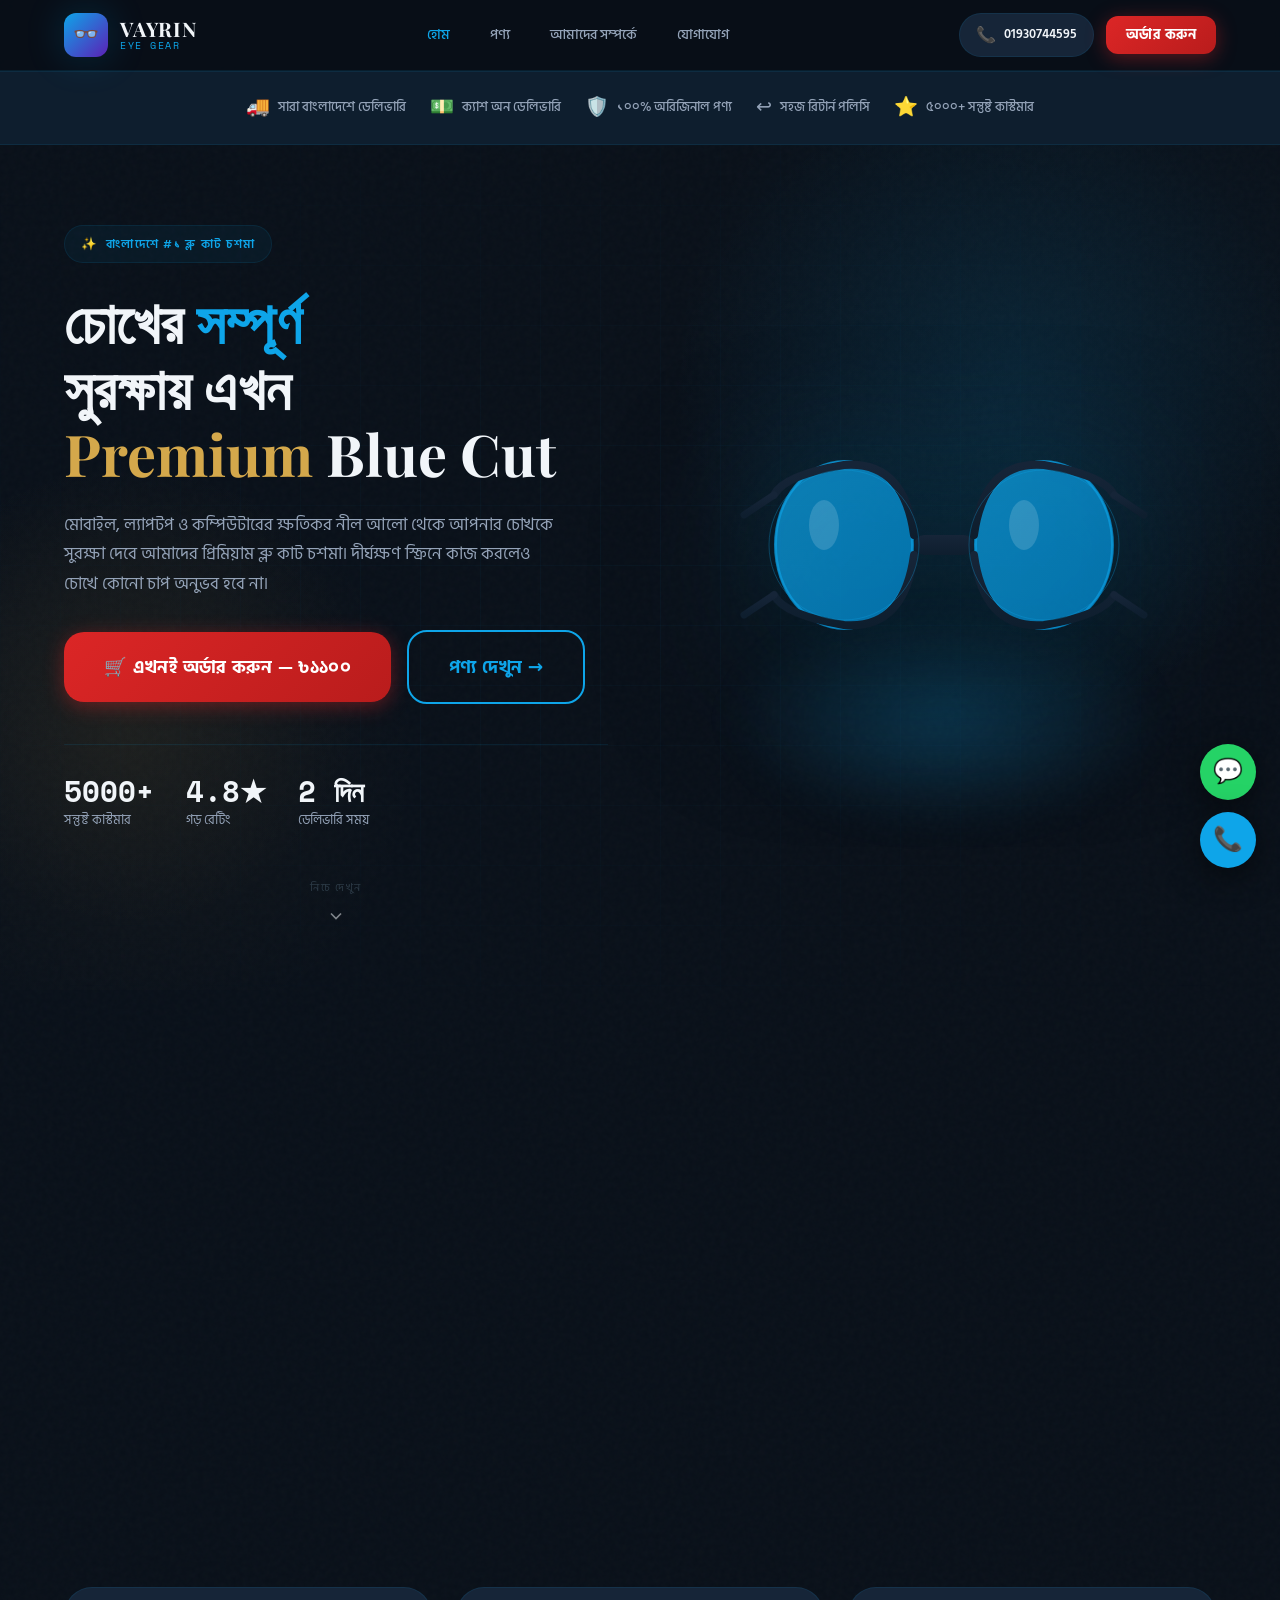
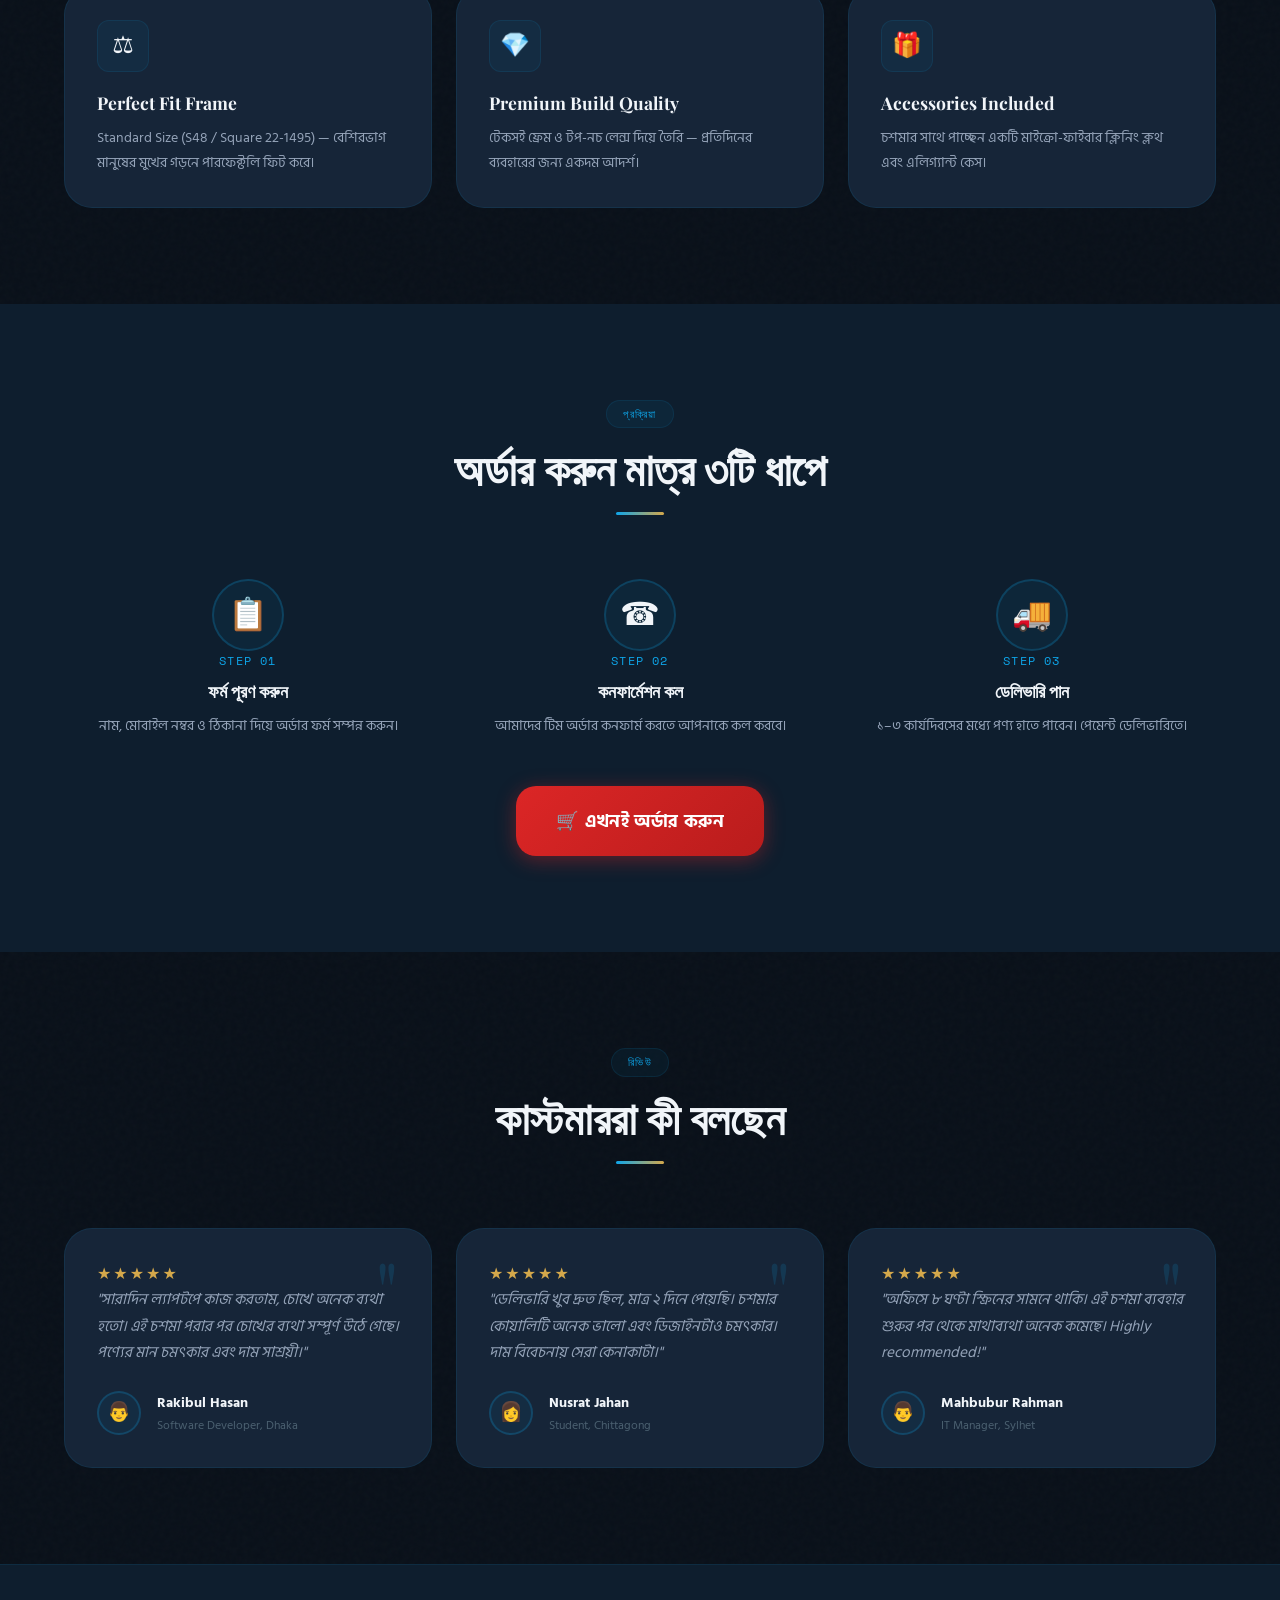
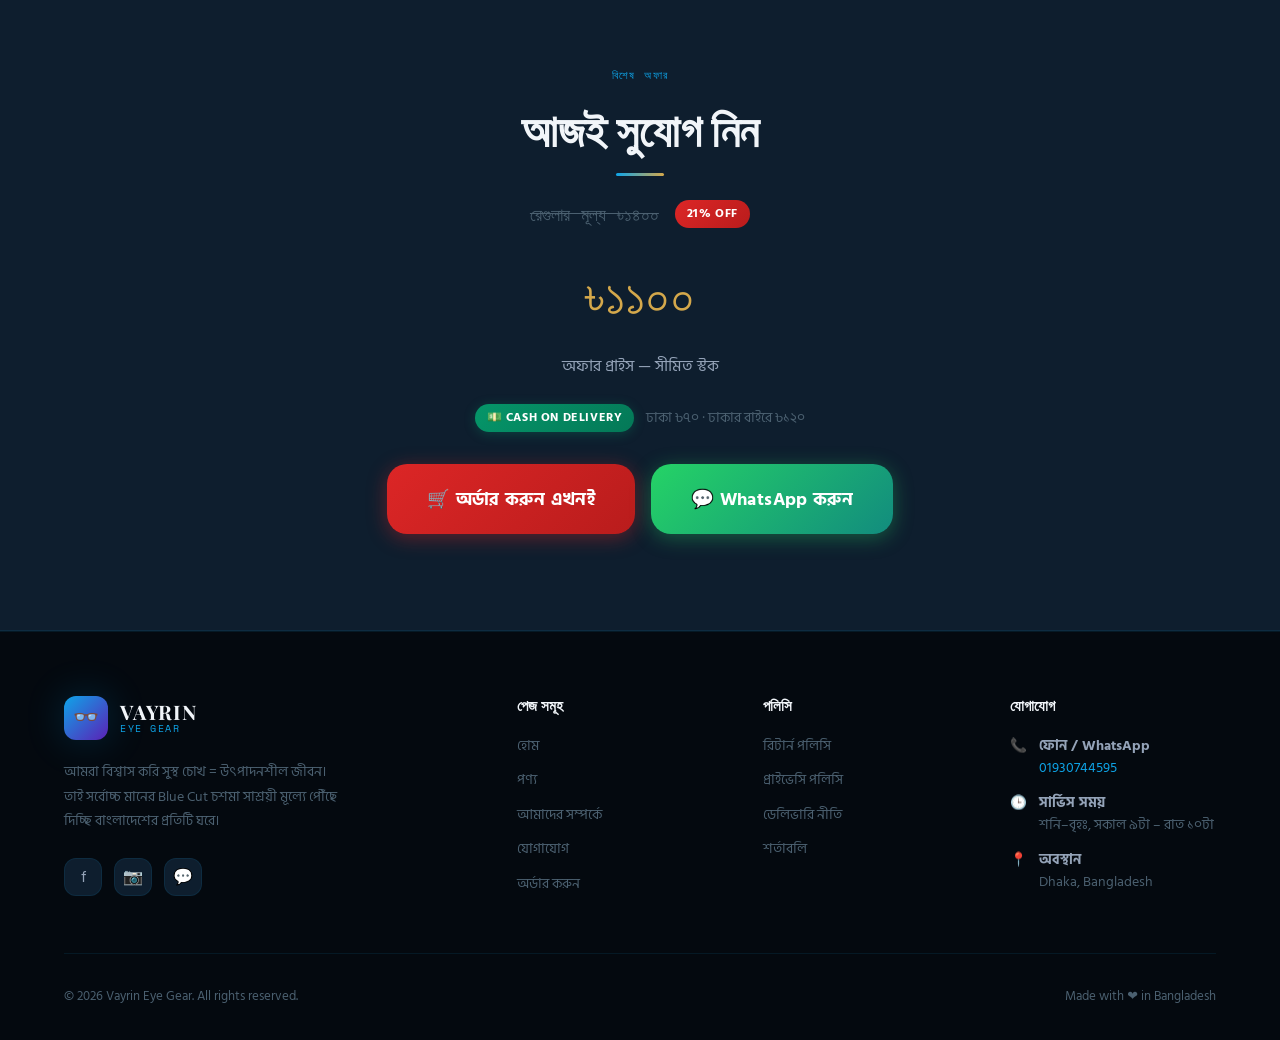
==== commit fe162b4f: "Fix: Update index.html to use SVG assets instead of PNG" ====
--- a/index.html
+++ b/index.html
@@ -7,7 +7,7 @@
   • This is the main landing page (home).
   • Google Fonts are loaded in <head> — do NOT remove those links.
   • Facebook Pixel block is commented out — paste FB Pixel ID to activate.
-  • Product images: replace all src="assets/glasses-*.jpg" with real images.
+  • Product images: all SVG assets are now included in /assets/ folder.
   • SEO meta tags are pre-configured — update description & keywords as needed.
   • Schema.org markup is in <script type="application/ld+json"> at bottom.
   • Hero background orbs are pure CSS — no images needed.
@@ -20,19 +20,18 @@
 
   <!-- ===== SEO META TAGS ===== -->
   <title>Vayrin Eye Gear — Premium Blue Cut Eyeglasses in Bangladesh | ব্লু কাট চশমা</title>
-  <meta name="description" content="মোবাইল ও কম্পিউটারের ক্ষতিকর নীল আলো থেকে চোখকে রক্ষা করুন। Vayrin Eye Gear-এর Premium Blue Cut Glasses মাত্র ৳১১০০ টাকায়। ঢাকায় ৭০৳ ডেলিভারি, Cash on Delivery.">
-  <meta name="keywords" content="blue cut glasses Bangladesh, blue light blocking glasses Dhaka, ব্লু কাট চশমা, Ray-Ban blue cut, চোখের চশমা, eyeglasses Bangladesh, premium glasses BD, eye protection glasses">
+  <meta name="description" content="মোবাইল ও কম্পিউটারের ক্ষতিকর নীল আলো থেকে চোখকে রক্ষা করুন। প্রিমিয়াম ব্লু কাট চশমা মাত্র ৳১১০০ — ক্যাশ অন ডেলিভারি।">
+  <meta name="keywords" content="blue cut glasses Bangladesh, blue light blocking glasses Dhaka, ব্লু কাট চশমা, Ray-Ban blue cut, চোখের চশমা, eyeglasses Bangladesh, digital eye protection">
   <meta name="author" content="Vayrin Eye Gear">
   <meta name="robots" content="index, follow">
   <link rel="canonical" href="https://vayrineyegear.com/">
 
   <!-- ===== Open Graph (Facebook / Messenger sharing) ===== -->
-  <!-- DEVELOPER: Update og:image with a real product photo URL for link previews -->
   <meta property="og:type"        content="website">
   <meta property="og:url"         content="https://vayrineyegear.com/">
   <meta property="og:title"       content="Vayrin Eye Gear — Premium Blue Cut Eyeglasses | ব্লু কাট চশমা">
-  <meta property="og:description" content="মোবাইল ও কম্পিউটারের ক্ষতিকর নীল আলো থেকে চোখ রক্ষা করুন। মাত্র ৳১১০০ — Cash on Delivery সারা বাংলাদেশে।">
-  <meta property="og:image"       content="https://vayrineyegear.com/assets/og-image.jpg">
+  <meta property="og:description" content="মোবাইল ও কম্পিউটারের ক্ষতিকর নীল আলো থেকে চোখ রক্ষা করুন। প্রিমিয়াম Blue Cut চশমা।">
+  <meta property="og:image"       content="https://vayrineyegear.com/assets/og-image.svg">
   <meta property="og:locale"      content="bn_BD">
   <meta property="og:site_name"   content="Vayrin Eye Gear">
 
@@ -40,12 +39,11 @@
   <meta name="twitter:card"        content="summary_large_image">
   <meta name="twitter:title"       content="Vayrin Eye Gear — Premium Blue Cut Eyeglasses">
   <meta name="twitter:description" content="চোখের সম্পূর্ণ সুরক্ষায় — মাত্র ৳১১০০। Cash on Delivery.">
-  <meta name="twitter:image"       content="https://vayrineyegear.com/assets/og-image.jpg">
+  <meta name="twitter:image"       content="https://vayrineyegear.com/assets/og-image.svg">
 
   <!-- ===== Favicon ===== -->
-  <!-- DEVELOPER: Add proper favicon files to /assets/favicon/ -->
   <link rel="icon" type="image/svg+xml" href="assets/favicon.svg">
-  <link rel="apple-touch-icon"          href="assets/apple-touch-icon.png">
+  <link rel="apple-touch-icon"          href="assets/apple-touch-icon.svg">
 
   <!-- ===== Google Fonts ===== -->
   <link rel="preconnect" href="https://fonts.googleapis.com">
@@ -212,7 +210,7 @@
         </h1>
 
         <p class="hero__desc reveal reveal-delay-2">
-          মোবাইল, ল্যাপটপ ও কম্পিউটারের ক্ষতিকর নীল আলো থেকে আপনার চোখকে সুরক্ষিত রাখুন। 
+          মোবাইল, ল্যাপটপ ও কম্পিউটারের ক্ষতিকর নীল আলো থেকে আপনার চোখকে সুরক্ষা দেবে আমাদের প্রিমিয়াম ব্লু কাট চশমা।
           দীর্ঘক্ষণ স্ক্রিনে কাজ করলেও চোখে কোনো চাপ অনুভব হবে না।
         </p>
 
@@ -251,25 +249,13 @@
       <!-- Visual side -->
       <div class="hero__visual" aria-hidden="true">
         <div class="hero__visual-float">
-          <!--
-            REPLACE_WITH_ACTUAL_IMAGE:
-            Replace the src below with the actual product hero image.
-            Recommended size: 800x600px WebP for best performance.
-            Use a transparent PNG of just the glasses for the float effect.
-          -->
           <img
-            src="assets/glasses-hero.png"
+            src="assets/glasses-hero.svg"
             alt="Vayrin Premium Blue Cut Eyeglasses"
             class="hero__visual-img"
             width="480" height="360"
             loading="eager"
-            onerror="this.style.display='none'; this.nextElementSibling.style.display='flex';"
           >
-          <!-- Fallback placeholder when image not loaded -->
-          <div style="display:none; width:100%; max-width:480px; height:320px; margin:auto; background:var(--color-navy-card); border:1px solid var(--border-medium); border-radius:var(--r-xl); align-items:center; justify-content:center; flex-direction:column; gap:16px; color:var(--text-muted);">
-            <div style="font-size:5rem;">👓</div>
-            <div style="font-size:0.85rem; letter-spacing:0.1em; text-transform:uppercase;">REPLACE WITH PRODUCT IMAGE</div>
-          </div>
           <div class="hero__visual-glow"></div>
         </div>
       </div>
@@ -287,7 +273,7 @@
       <h2 class="section-title" id="features-heading">কেন Vayrin Blue Cut?</h2>
       <div class="section-line" aria-hidden="true"></div>
       <p class="section-subtitle">
-        আমাদের প্রিমিয়াম ব্লু কাট লেন্স আপনার চোখকে ডিজিটাল ক্লান্তি থেকে রক্ষা করে, 
+        আমাদের প্রিমিয়াম ব্লু কাট লেন্স আপনার চোখকে ডিজিটাল ক্লান্তি থেকে রক্ষা করে।
         পাশাপাশি আপনার লুক আরো স্মার্ট করে তোলে।
       </p>
     </header>
@@ -297,14 +283,14 @@
         <div class="feature-card__icon" aria-hidden="true">💙</div>
         <h3 class="feature-card__title">Blue Light Protection</h3>
         <p class="feature-card__desc">
-          ডিজিটাল স্ক্রিন থেকে নির্গত ক্ষতিকর নীল আলো ফিল্টার করে চোখকে দীর্ঘস্থায়ী ক্ষতির হাত থেকে বাঁচায়।
+          ডিজিটাল স্ক্রিন থেকে নির্গত ক্ষতিকর নীল আলো ফিল্টার করে চোখকে দীর্ঘস্থায়ী সুরক্ষা দেয়।
         </p>
       </article>
       <article class="feature-card reveal reveal-delay-1" role="listitem">
         <div class="feature-card__icon" aria-hidden="true">😌</div>
         <h3 class="feature-card__title">Eye Strain Relief</h3>
         <p class="feature-card__desc">
-          দীর্ঘ সময় কাজ করলেও চোখে কোনো চাপ বা মাথাব্যথা হয় না। এমনকি সন্ধ্যায় মেলাটোনিন ঠিক রেখে ঘুমের মানও উন্নত করে।
+          দীর্ঘ সময় কাজ করলেও চোখে কোনো চাপ বা মাথাব্যথা হয় না। এমনকি সন্ধ্যায় ভালো ঘুমও পাবেন।
         </p>
       </article>
       <article class="feature-card reveal reveal-delay-2" role="listitem">
@@ -325,14 +311,14 @@
         <div class="feature-card__icon" aria-hidden="true">💎</div>
         <h3 class="feature-card__title">Premium Build Quality</h3>
         <p class="feature-card__desc">
-          টেকসই ফ্রেম ও টপ-নচ লেন্স দিয়ে তৈরি — প্রতিদিনের ব্যবহারের জন্য একদম পারফেক্ট।
+          টেকসই ফ্রেম ও টপ-নচ লেন্স দিয়ে তৈরি — প্রতিদিনের ব্যবহারের জন্য একদম আদর্শ।
         </p>
       </article>
       <article class="feature-card reveal reveal-delay-2" role="listitem">
         <div class="feature-card__icon" aria-hidden="true">🎁</div>
         <h3 class="feature-card__title">Accessories Included</h3>
         <p class="feature-card__desc">
-          চশমার সাথে পাচ্ছেন একটি মাইক্রো-ফাইবার ক্লিনিং ক্লথ (মিহি কাপড়) এবং একটি এক্সক্লুসিভ কেস।
+          চশমার সাথে পাচ্ছেন একটি মাইক্রো-ফাইবার ক্লিনিং ক্লথ এবং এলিগ্যান্ট কেস।
         </p>
       </article>
     </div>
@@ -352,22 +338,22 @@
 
     <div class="grid-3" style="text-align:center;" role="list">
       <div class="reveal" role="listitem">
-        <div style="width:72px; height:72px; border-radius:50%; background:var(--color-blue-subtle); border:2px solid var(--border-medium); display:flex; align-items:center; justify-content:center; font-size:2rem; margin:0 auto var(--sp-5);" aria-hidden="true">📱</div>
+        <div style="width:72px; height:72px; border-radius:50%; background:var(--color-blue-subtle); border:2px solid var(--border-medium); display:flex; align-items:center; justify-content:center; margin:auto; font-size:2rem;">📋</div>
         <div style="font-family:var(--font-mono); color:var(--color-blue); font-size:0.75rem; letter-spacing:0.1em; margin-bottom:var(--sp-2);">STEP 01</div>
         <h3 style="font-size:1.15rem; margin-bottom:var(--sp-3);">ফর্ম পূরণ করুন</h3>
         <p style="font-size:0.9rem; color:var(--text-secondary);">নাম, মোবাইল নম্বর ও ঠিকানা দিয়ে অর্ডার ফর্ম সম্পন্ন করুন।</p>
       </div>
       <div class="reveal reveal-delay-1" role="listitem">
-        <div style="width:72px; height:72px; border-radius:50%; background:var(--color-blue-subtle); border:2px solid var(--border-medium); display:flex; align-items:center; justify-content:center; font-size:2rem; margin:0 auto var(--sp-5);" aria-hidden="true">✅</div>
+        <div style="width:72px; height:72px; border-radius:50%; background:var(--color-blue-subtle); border:2px solid var(--border-medium); display:flex; align-items:center; justify-content:center; margin:auto; font-size:2rem;">☎️</div>
         <div style="font-family:var(--font-mono); color:var(--color-blue); font-size:0.75rem; letter-spacing:0.1em; margin-bottom:var(--sp-2);">STEP 02</div>
         <h3 style="font-size:1.15rem; margin-bottom:var(--sp-3);">কনফার্মেশন কল</h3>
         <p style="font-size:0.9rem; color:var(--text-secondary);">আমাদের টিম অর্ডার কনফার্ম করতে আপনাকে কল করবে।</p>
       </div>
       <div class="reveal reveal-delay-2" role="listitem">
-        <div style="width:72px; height:72px; border-radius:50%; background:var(--color-blue-subtle); border:2px solid var(--border-medium); display:flex; align-items:center; justify-content:center; font-size:2rem; margin:0 auto var(--sp-5);" aria-hidden="true">🚚</div>
+        <div style="width:72px; height:72px; border-radius:50%; background:var(--color-blue-subtle); border:2px solid var(--border-medium); display:flex; align-items:center; justify-content:center; margin:auto; font-size:2rem;">🚚</div>
         <div style="font-family:var(--font-mono); color:var(--color-blue); font-size:0.75rem; letter-spacing:0.1em; margin-bottom:var(--sp-2);">STEP 03</div>
         <h3 style="font-size:1.15rem; margin-bottom:var(--sp-3);">ডেলিভারি পান</h3>
-        <p style="font-size:0.9rem; color:var(--text-secondary);">১–৩ কার্যদিবসের মধ্যে পণ্য হাতে পাবেন। পেমেন্ট করুন ডেলিভারিতে।</p>
+        <p style="font-size:0.9rem; color:var(--text-secondary);">১–৩ কার্যদিবসের মধ্যে পণ্য হাতে পাবেন। পেমেন্ট ডেলিভারিতে।</p>
       </div>
     </div>
 
@@ -394,7 +380,7 @@
       <article class="testimonial-card reveal" role="listitem">
         <div class="stars" aria-label="5 out of 5 stars">★★★★★</div>
         <p class="testimonial-card__text">
-          "সারাদিন ল্যাপটপে কাজ করতাম, চোখে অনেক ব্যথা হতো। এই চশমা পরার পর চোখের চাপ অনেক কমে গেছে। 
+          "সারাদিন ল্যাপটপে কাজ করতাম, চোখে অনেক ব্যথা হতো। এই চশমা পরার পর চোখের ব্যথা সম্পূর্ণ উঠে গেছে।
           পণ্যের মান চমৎকার এবং দাম সাশ্রয়ী।"
         </p>
         <div class="testimonial-card__author">
@@ -408,7 +394,7 @@
       <article class="testimonial-card reveal reveal-delay-1" role="listitem">
         <div class="stars" aria-label="5 out of 5 stars">★★★★★</div>
         <p class="testimonial-card__text">
-          "ডেলিভারি খুব দ্রুত ছিল, মাত্র ২ দিনে পেয়েছি। চশমার কোয়ালিটি অনেক ভালো, দেখতেও স্টাইলিশ। 
+          "ডেলিভারি খুব দ্রুত ছিল, মাত্র ২ দিনে পেয়েছি। চশমার কোয়ালিটি অনেক ভালো এবং ডিজাইনটাও চমৎকার।
           দাম বিবেচনায় সেরা কেনাকাটা।"
         </p>
         <div class="testimonial-card__author">
@@ -422,7 +408,7 @@
       <article class="testimonial-card reveal reveal-delay-2" role="listitem">
         <div class="stars" aria-label="5 out of 5 stars">★★★★★</div>
         <p class="testimonial-card__text">
-          "অফিসে ৮ ঘণ্টা স্ক্রিনের সামনে থাকি। এই চশমা ব্যবহার শুরুর পর থেকে মাথাব্যথা প্রায় নেই। 
+          "অফিসে ৮ ঘণ্টা স্ক্রিনের সামনে থাকি। এই চশমা ব্যবহার শুরুর পর থেকে মাথাব্যথা অনেক কমেছে।
           Highly recommended!"
         </p>
         <div class="testimonial-card__author">
@@ -489,8 +475,7 @@
           </div>
         </div>
         <p class="footer__desc">
-          আমরা বিশ্বাস করি সুস্থ চোখ = উৎপাদনশীল জীবন। তাই সর্বোচ্চ মানের Blue Cut চশমা 
-          সাশ্রয়ী মূল্যে পৌঁছে দিচ্ছি বাংলাদেশের প্রতিটি ঘরে।
+          আমরা বিশ্বাস করি সুস্থ চোখ = উৎপাদনশীল জীবন। তাই সর্বোচ্চ মানের Blue Cut চশমা সাশ্রয়ী মূল্যে পৌঁছে দিচ্ছি বাংলাদেশের প্রতিটি ঘরে।
         </p>
         <div class="footer__social">
           <!-- DEVELOPER: Replace # with actual social media links -->
@@ -581,7 +566,8 @@
   "@context": "https://schema.org",
   "@type": "Product",
   "name": "Vayrin Premium Ray-Ban Blue Cut Eyeglasses",
-  "description": "মোবাইল ও কম্পিউটারের ক্ষতিকর নীল আলো থেকে চোখকে রক্ষাকারী প্রিমিয়াম ব্লু কাট চশমা",
+  "description": "মোবাইল ও কম্পিউটারের ক্ষতিকর নীল আলো থেকে চোখকে রক্ষাকারী প্রিমিয়াম ব্লু কাট চশমা।",
+  "image": "https://vayrineyegear.com/assets/glasses-hero.svg",
   "brand": {
     "@type": "Brand",
     "name": "Vayrin Eye Gear"
@@ -610,7 +596,7 @@
   "@type": "Organization",
   "name": "Vayrin Eye Gear",
   "url": "https://vayrineyegear.com",
-  "logo": "https://vayrineyegear.com/assets/logo.png",
+  "logo": "https://vayrineyegear.com/assets/favicon.svg",
   "contactPoint": {
     "@type": "ContactPoint",
     "telephone": "+880-1930744595",
@@ -631,4 +617,4 @@
 
 <script src="main.js" defer></script>
 </body>
-</html>
+</html>
